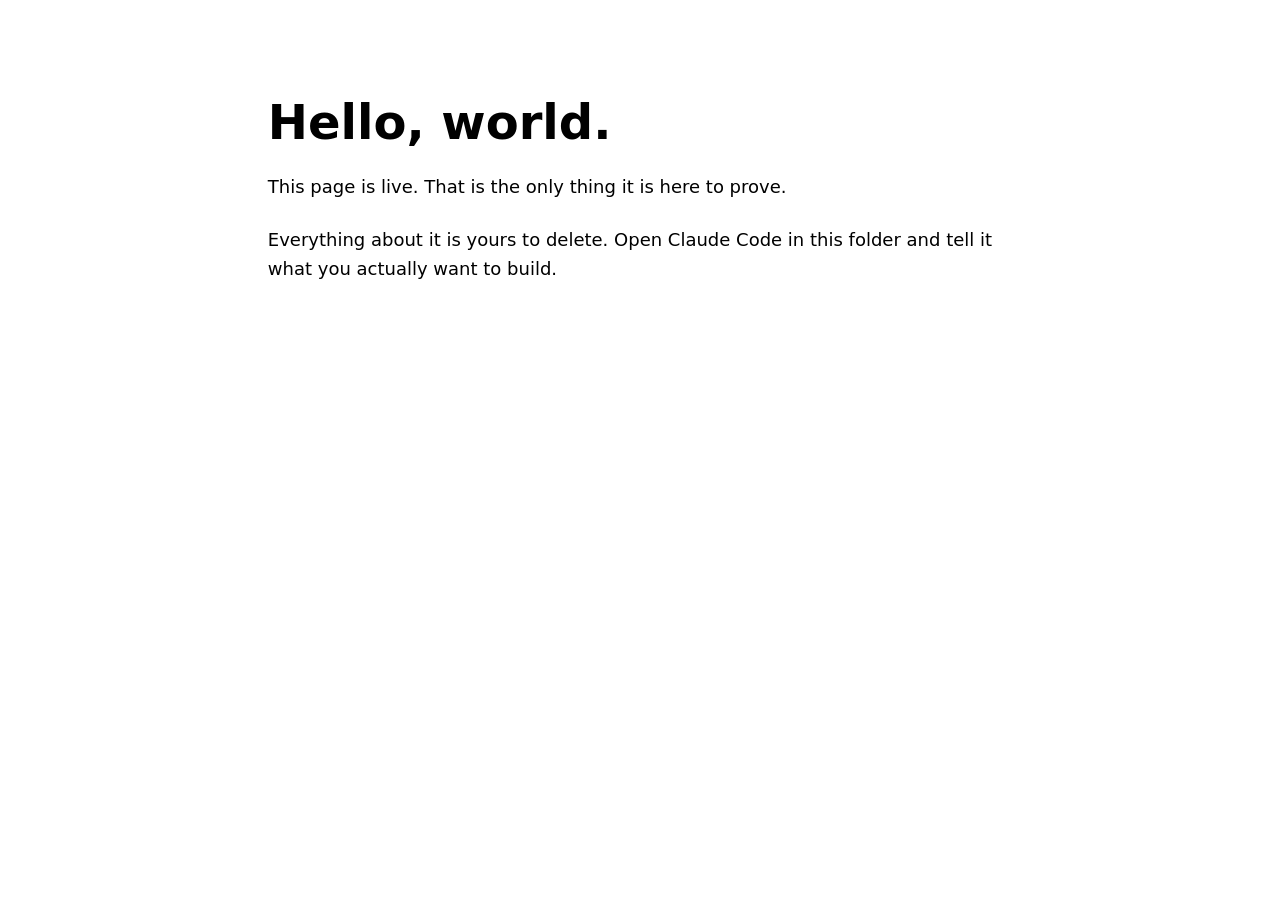
==== index.html @ dd032d28 "Initial commit" ====
<!doctype html>
<html lang="en">
<head>
  <meta charset="utf-8">
  <meta name="viewport" content="width=device-width, initial-scale=1">
  <title>Hello</title>
  <link rel="stylesheet" href="style.css">
</head>
<body>

  <h1>Hello, world.</h1>

  <p>
    This page is live. That is the only thing it is here to prove.
  </p>

  <p>
    Everything about it is yours to delete. Open Claude Code in this folder and
    tell it what you actually want to build.
  </p>

</body>
</html>
---- style.css ----
/* A deliberately small starting point.
   It exists to prove one thing: this file is loading.
   If you can see spacing and a readable line length, the path in index.html works.

   Delete all of it whenever you want. */

:root {
  /* Makes the page follow the reader's light or dark mode setting, for free. */
  color-scheme: light dark;
}

body {
  font-family: system-ui, -apple-system, "Segoe UI", Roboto, sans-serif;

  /* 65ch caps the line at about 65 characters. Long lines are genuinely hard
     to read, and this single rule does more for legibility than anything else
     in this file. */
  max-width: 65ch;

  margin: 0 auto;
  padding: 4rem 1.5rem;
  line-height: 1.6;
  font-size: 1.125rem;
}

h1 {
  font-size: 3rem;
  line-height: 1.1;
  margin-bottom: 1.5rem;
}

p {
  margin-bottom: 1.5rem;
}
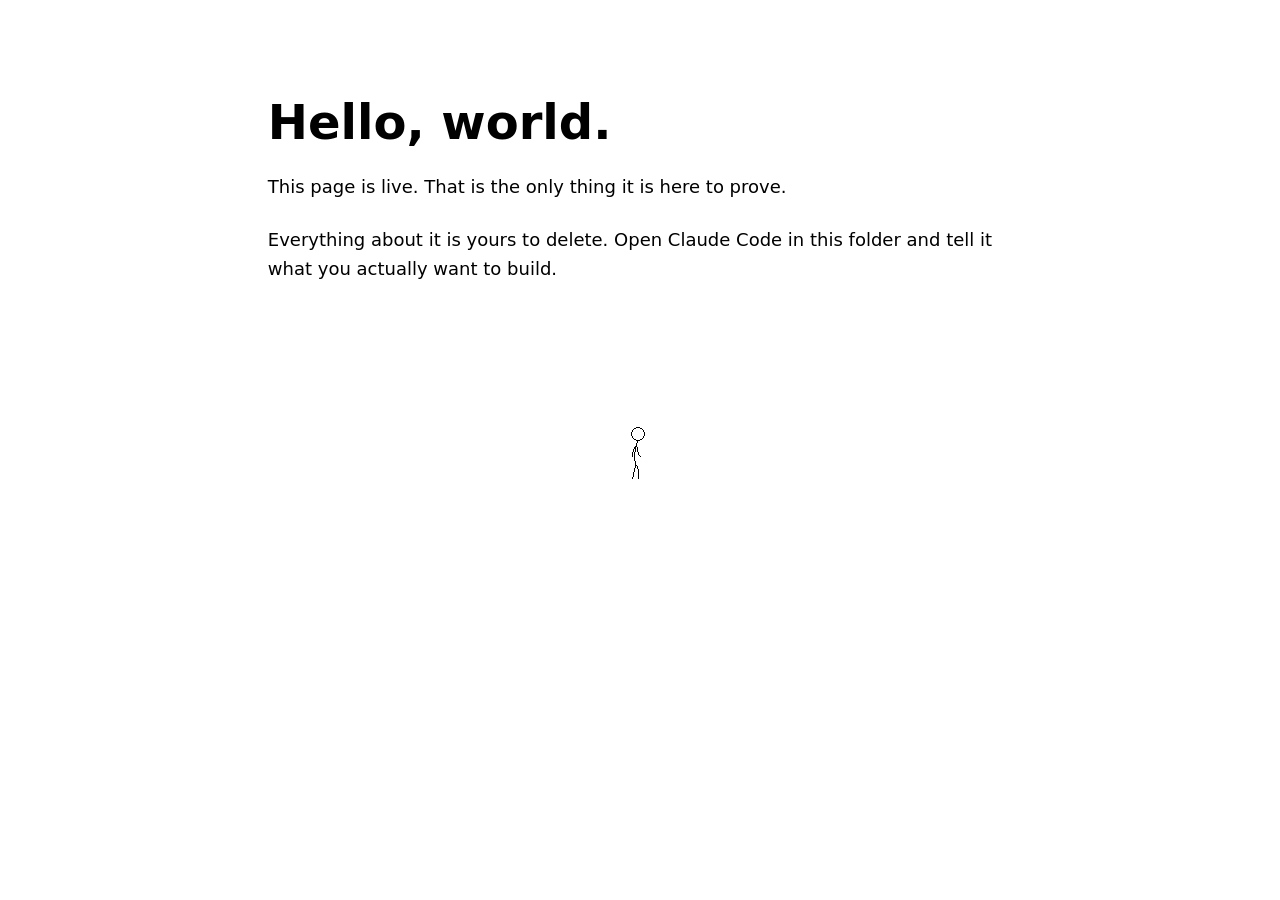
==== commit 5ede6c1c: "Implement the stickman cursor cursor.css and cursor.js per the corrected plan, plus cursor-test.html" ====
--- a/index.html
+++ b/index.html
@@ -5,6 +5,7 @@
   <meta name="viewport" content="width=device-width, initial-scale=1">
   <title>Hello</title>
   <link rel="stylesheet" href="style.css">
+  <link rel="stylesheet" href="cursor.css">
 </head>
 <body>
 
@@ -19,5 +20,7 @@
     tell it what you actually want to build.
   </p>
 
+  <script src="cursor.js" defer></script>
+
 </body>
 </html>
--- a/cursor.css
+++ b/cursor.css
@@ -0,0 +1,63 @@
+/* Stickman custom cursor.
+   Self-contained: deleting this file and cursor.js removes the feature
+   entirely, and style.css never needs to know it existed. */
+
+/* The class is added by cursor.js only after it has successfully
+   initialised, so a script error or a blocked script leaves the normal
+   arrow rather than no cursor at all.
+
+   The descendant selector is not optional. `cursor` does inherit, but UA
+   stylesheets set `cursor: pointer` on a:any-link and `cursor: text` on
+   text inputs and textareas, and a UA rule on the element beats a value
+   inherited from an ancestor. Without this, the native pointer reappears
+   on exactly the links, buttons, and inputs a real page is made of. */
+html.stickman-active,
+html.stickman-active * {
+  cursor: none !important;
+}
+
+#stickman {
+  position: fixed;
+  left: 0;
+  top: 0;
+  width: 64px;
+  height: 64px;
+
+  /* Never hit-tests itself, so elementFromPoint at the hotspot returns
+     the page underneath rather than the cursor. */
+  pointer-events: none;
+
+  z-index: 2147483647;
+  will-change: transform;
+
+  /* cursor.js overwrites these every frame. The values here are only what
+     shows in the instant before the first frame runs. */
+  --stickman-sheet: url("StickmanPack/Idle/Thin.png");
+  --stickman-sheet-size: 384px 64px;
+  --stickman-frame: 0px 0px;
+
+  /* The sheets are one flat opaque shape on transparent pixels, so masking
+     by alpha and filling with a colour lets the figure follow the page's
+     text colour. style.css sets `color-scheme: light dark`, which flips
+     that colour with the OS theme, so a hard-coded black stickman would
+     disappear on a dark background. */
+  background-color: var(--stickman-ink, currentColor);
+
+  -webkit-mask-image: var(--stickman-sheet);
+          mask-image: var(--stickman-sheet);
+  -webkit-mask-size: var(--stickman-sheet-size);
+          mask-size: var(--stickman-sheet-size);
+  -webkit-mask-position: var(--stickman-frame);
+          mask-position: var(--stickman-frame);
+
+  /* The default is `repeat`. No frame offset in this feature currently
+     tiles into the visible 64x64 box, so this fixes nothing today; it is
+     here so that changing a sheet or the display size cannot introduce a
+     second copy of the figure at the edge. */
+  -webkit-mask-repeat: no-repeat;
+          mask-repeat: no-repeat;
+}
+
+/* No prefers-reduced-motion block on purpose. cursor.js bails out before
+   creating #stickman or adding .stickman-active, so a rule targeting
+   either of them could never match. Reduced motion is handled in JS. */
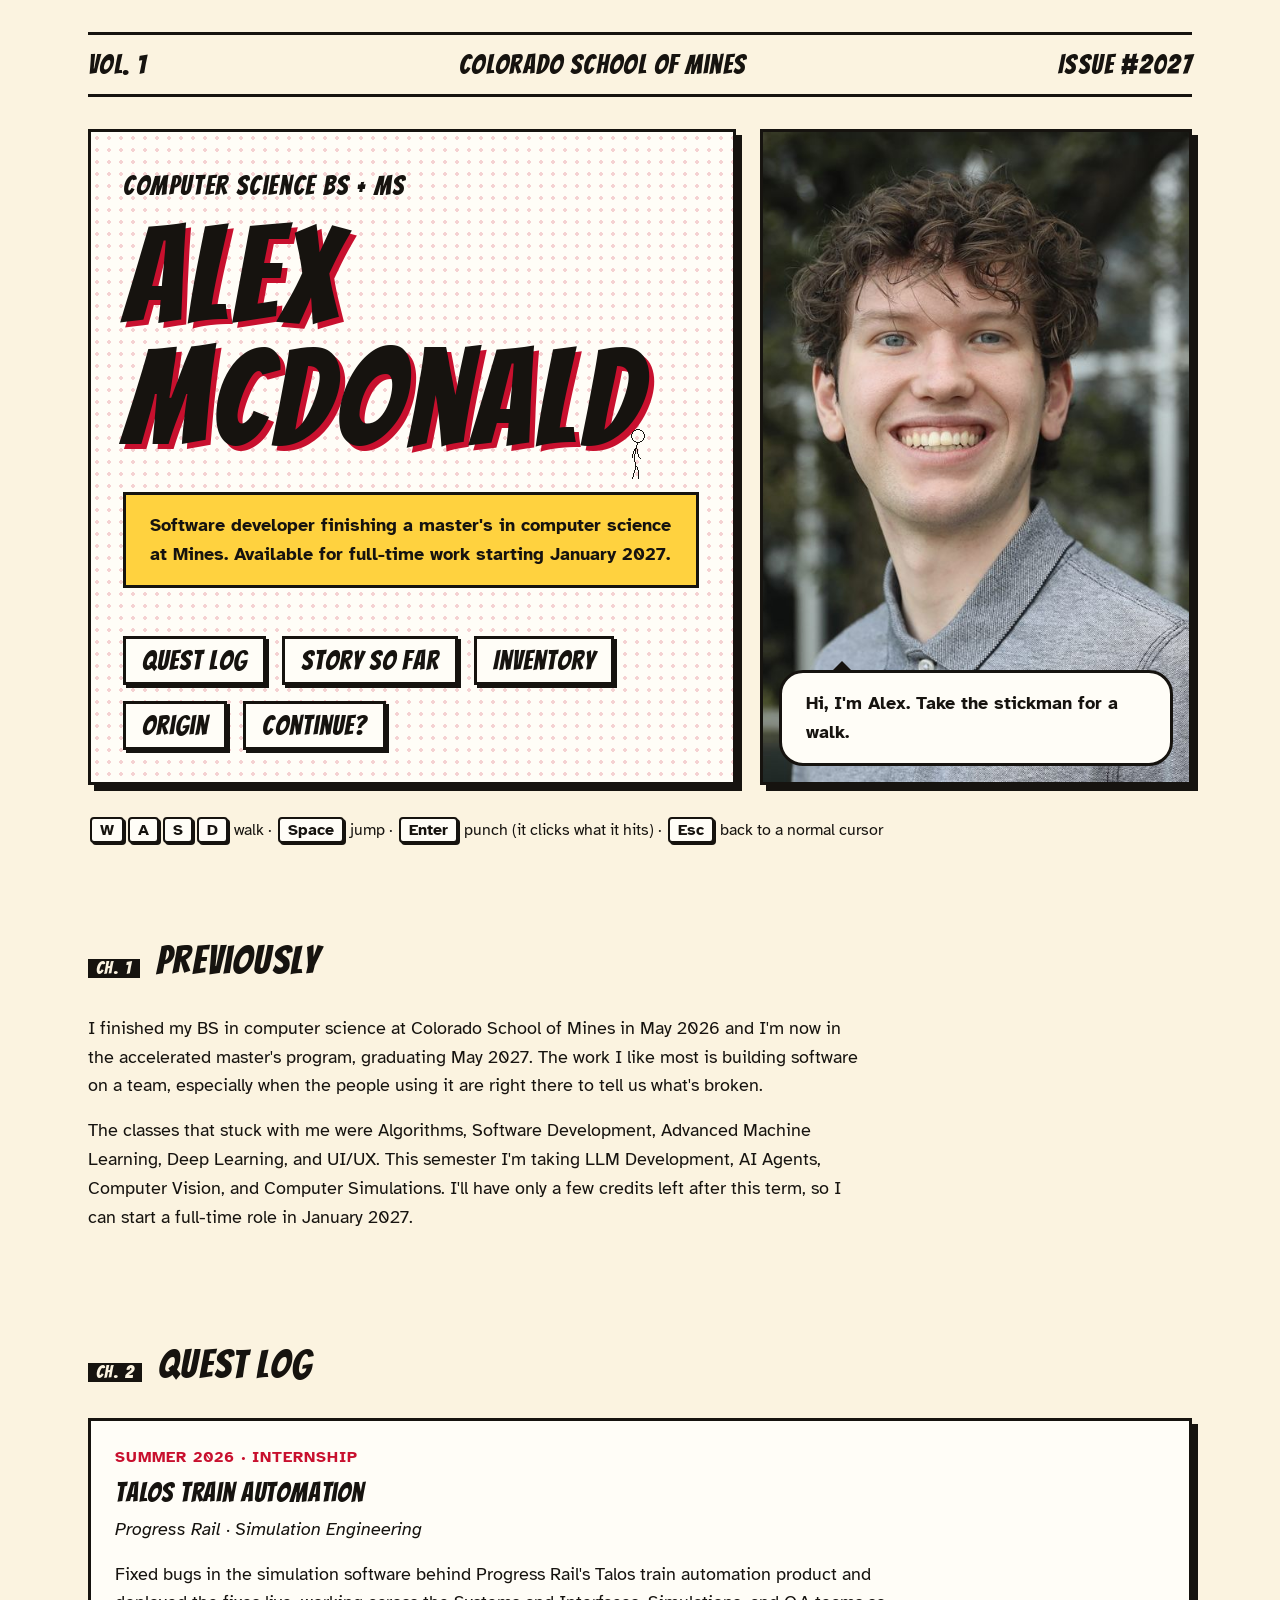
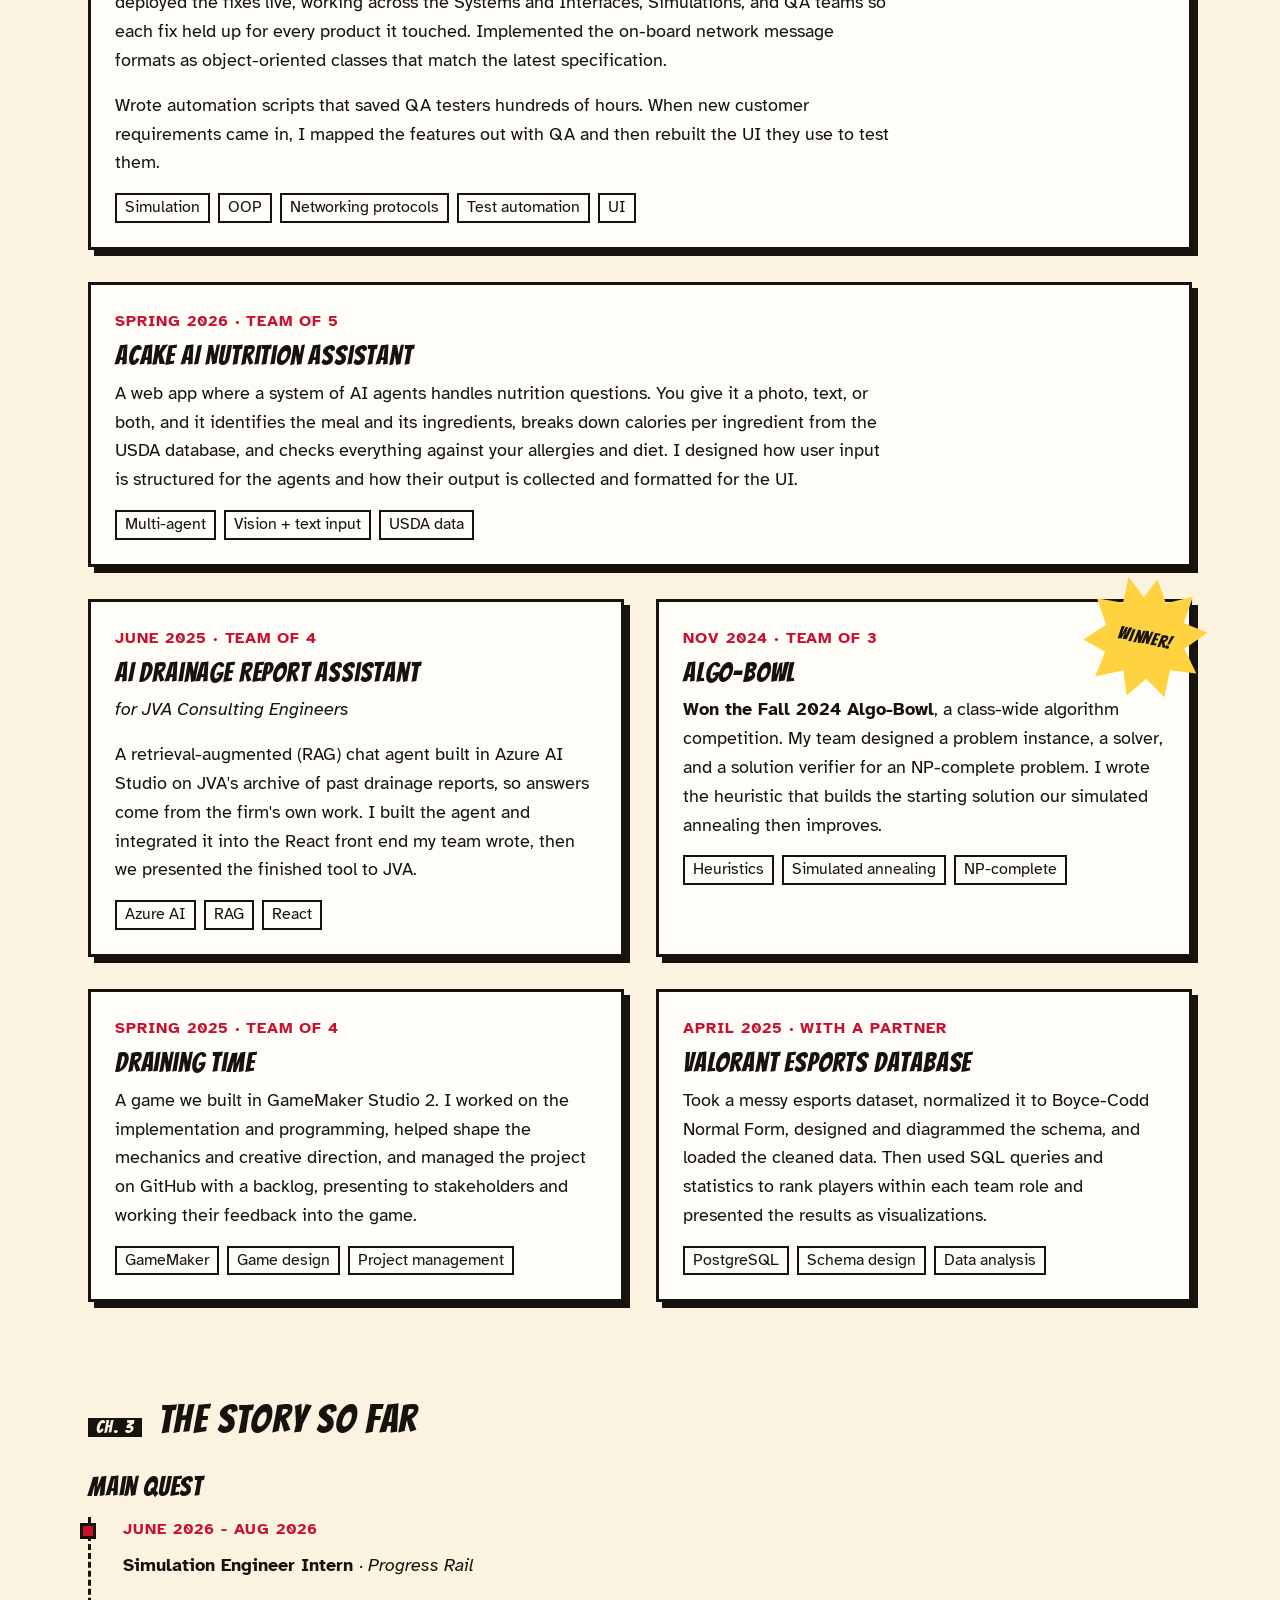
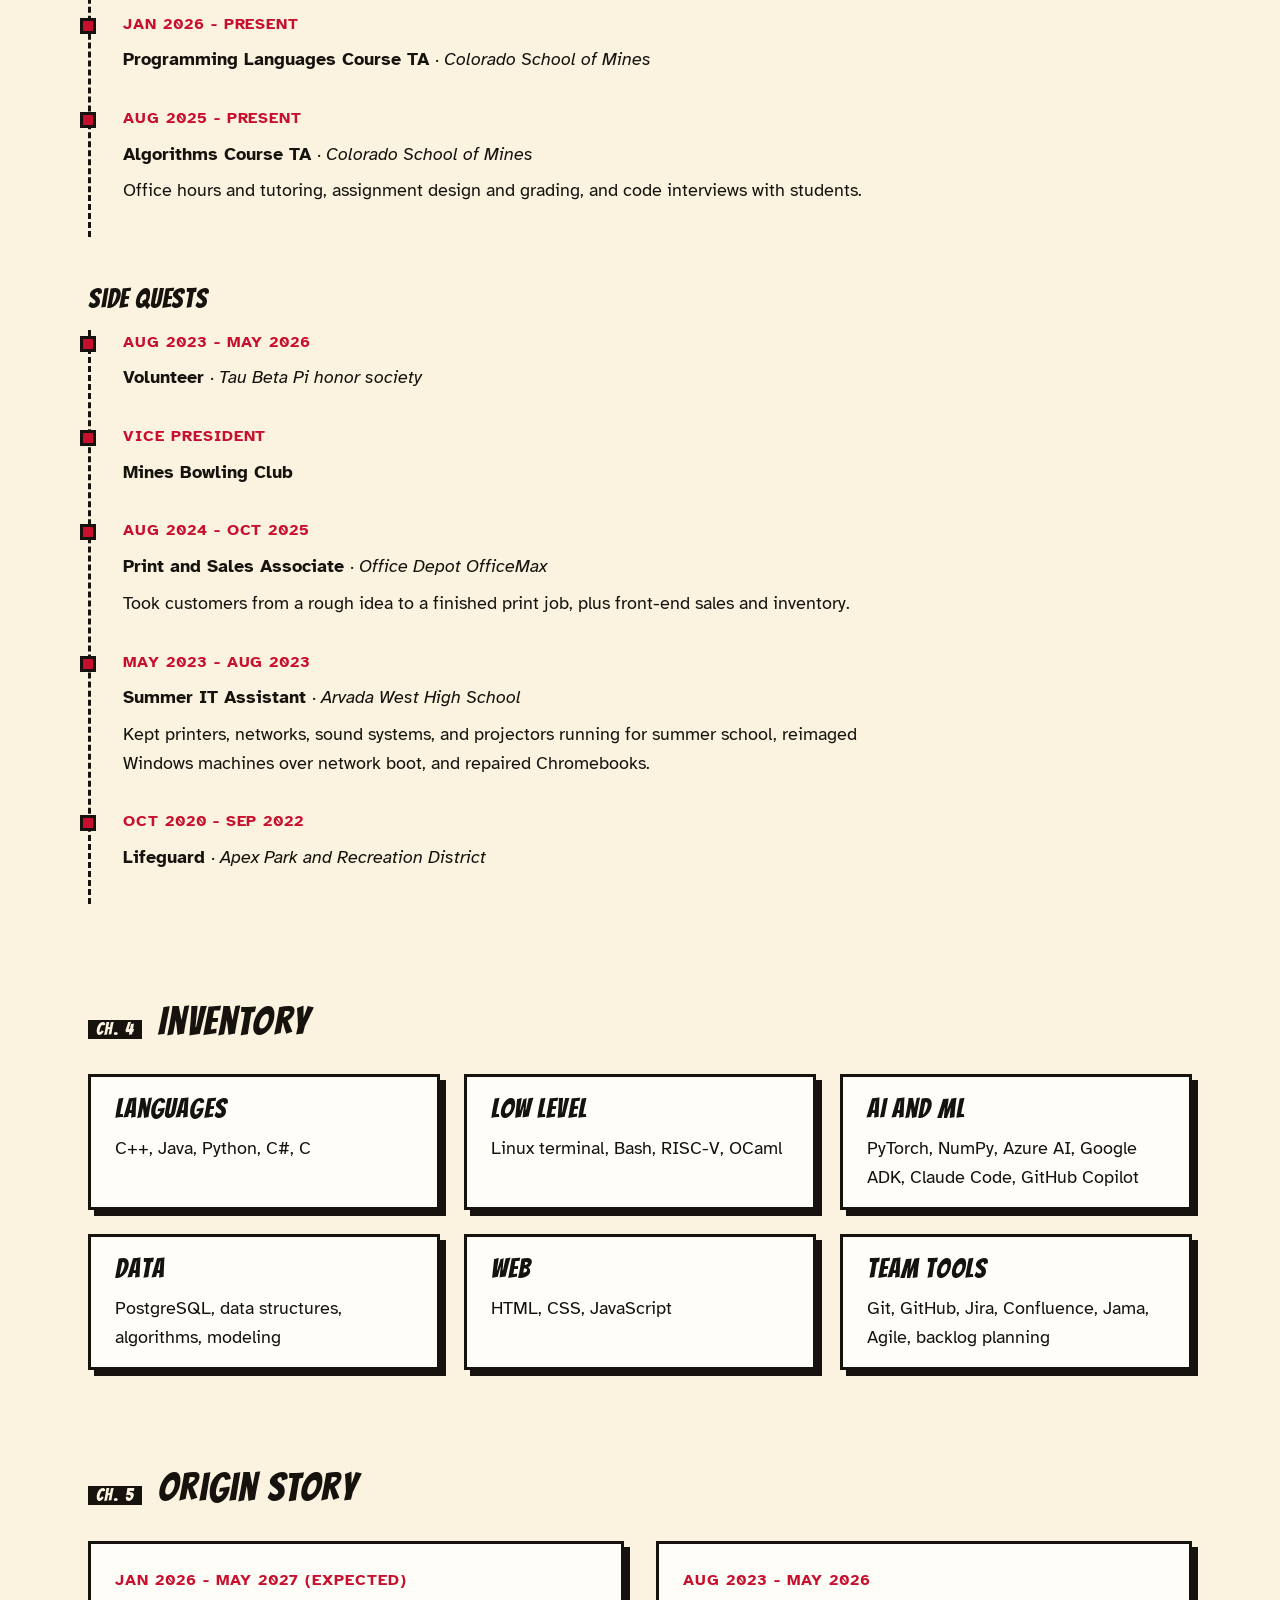
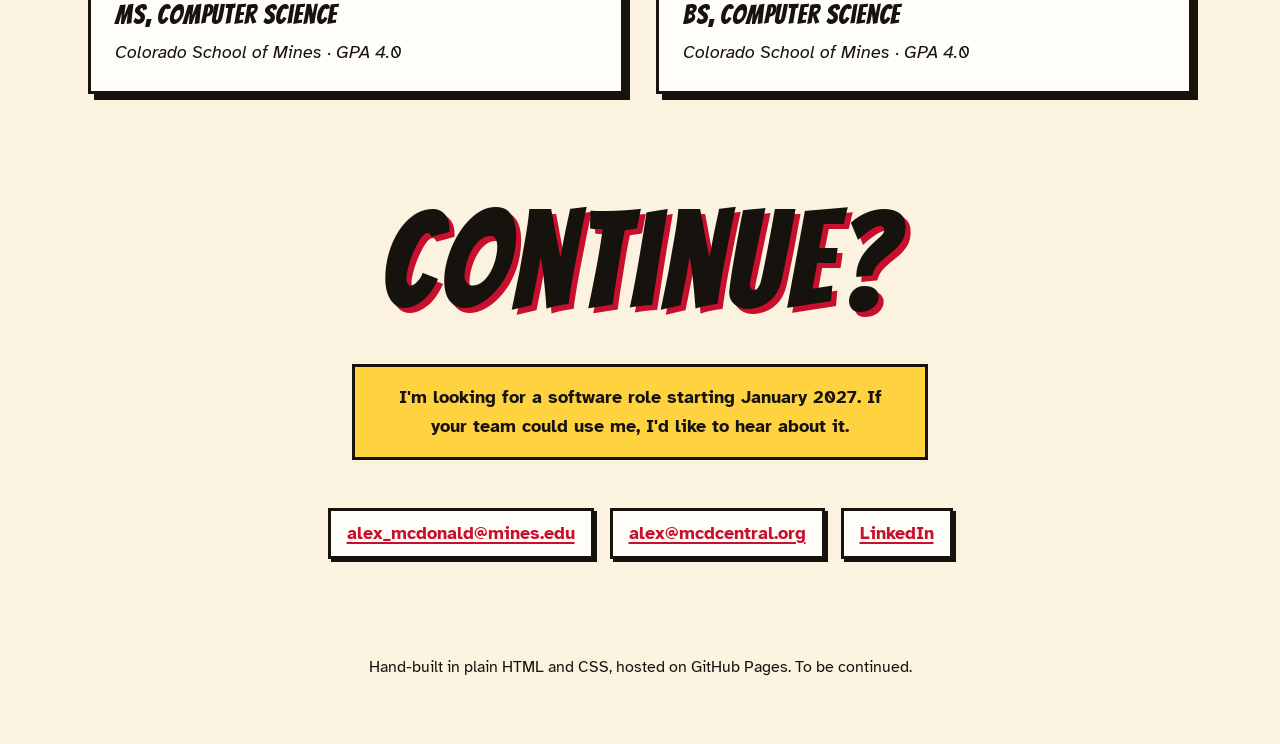
==== commit 380e18e3: "Replace the template with the first content draft Comic-issue layout with game-named chapters: proje" ====
--- a/index.html
+++ b/index.html
@@ -3,22 +3,296 @@
 <head>
   <meta charset="utf-8">
   <meta name="viewport" content="width=device-width, initial-scale=1">
-  <title>Hello</title>
+  <title>Alex McDonald - Computer Science</title>
+  <meta name="description" content="Alex McDonald, computer science BS + MS student at Colorado School of Mines. Projects, experience, and contact.">
+  <link rel="preconnect" href="https://fonts.googleapis.com">
+  <link rel="preconnect" href="https://fonts.gstatic.com" crossorigin>
+  <link rel="stylesheet" href="https://fonts.googleapis.com/css2?family=Atkinson+Hyperlegible:ital,wght@0,400;0,700;1,400&family=Bangers&display=swap">
   <link rel="stylesheet" href="style.css">
   <link rel="stylesheet" href="cursor.css">
 </head>
 <body>
 
-  <h1>Hello, world.</h1>
-
-  <p>
-    This page is live. That is the only thing it is here to prove.
-  </p>
-
-  <p>
-    Everything about it is yours to delete. Open Claude Code in this folder and
-    tell it what you actually want to build.
-  </p>
+  <a class="skip" href="#main">Skip to content</a>
+
+  <header class="cover">
+    <div class="cover-strip">
+      <span>Vol. 1</span>
+      <span>Colorado School of Mines</span>
+      <span>Issue #2027</span>
+    </div>
+
+    <div class="cover-grid">
+      <div class="panel cover-title halftone">
+        <p class="kicker">Computer Science BS + MS</p>
+        <h1>Alex<br>McDonald</h1>
+        <p class="caption">
+          Software developer finishing a master's in computer science at Mines.
+          Available for full-time work starting January 2027.
+        </p>
+        <nav aria-label="Sections">
+          <ul class="toc">
+            <li><a href="#quests">Quest Log</a></li>
+            <li><a href="#story">Story So Far</a></li>
+            <li><a href="#inventory">Inventory</a></li>
+            <li><a href="#origin">Origin</a></li>
+            <li><a href="#contact">Continue?</a></li>
+          </ul>
+        </nav>
+      </div>
+
+      <figure class="panel cover-photo">
+        <img src="img/headshot.jpg" width="600" height="800"
+             alt="Alex McDonald smiling outdoors in a grey polo shirt">
+        <p class="bubble">Hi, I'm Alex.<span class="bubble-walk"> Take the stickman for a walk.</span><span class="off-hint"> Try hitting <kbd>Esc</kbd> to get a fun cursor.</span></p>
+      </figure>
+    </div>
+
+    <p class="controls-hint">
+      <kbd>W</kbd><kbd>A</kbd><kbd>S</kbd><kbd>D</kbd> walk ·
+      <kbd>Space</kbd> jump ·
+      <kbd>Enter</kbd> punch (it clicks what it hits) ·
+      <kbd>Esc</kbd> back to a normal cursor
+    </p>
+  </header>
+
+  <main id="main">
+
+    <section class="chapter" aria-labelledby="about-h">
+      <h2 id="about-h"><span class="chapter-no">Ch. 1</span> Previously</h2>
+      <div class="prose">
+        <p>
+          I finished my BS in computer science at Colorado School of Mines in May 2026
+          and I'm now in the accelerated master's program, graduating May 2027.
+          The work I like most is building software on a team, especially when the
+          people using it are right there to tell us what's broken.
+        </p>
+        <p>
+          The classes that stuck with me were Algorithms, Software Development,
+          Advanced Machine Learning, Deep Learning, and UI/UX. This semester I'm
+          taking LLM Development, AI Agents, Computer Vision, and Computer Simulations.
+          I'll have only a few credits left after this term, so I can start a
+          full-time role in January 2027.
+        </p>
+      </div>
+    </section>
+
+    <section class="chapter" id="quests" aria-labelledby="quests-h">
+      <h2 id="quests-h"><span class="chapter-no">Ch. 2</span> Quest Log</h2>
+
+      <div class="panels">
+
+        <article class="panel wide">
+          <p class="tag">Summer 2026 · Internship</p>
+          <h3>Talos Train Automation</h3>
+          <p class="org">Progress Rail · Simulation Engineering</p>
+          <p>
+            Fixed bugs in the simulation software behind Progress Rail's Talos train
+            automation product and deployed the fixes live, working across the Systems
+            and Interfaces, Simulations, and QA teams so each fix held up for every
+            product it touched. Implemented the on-board network message formats as
+            object-oriented classes that match the latest specification.
+          </p>
+          <p>
+            Wrote automation scripts that saved QA testers hundreds of hours. When new
+            customer requirements came in, I mapped the features out with QA and then
+            rebuilt the UI they use to test them.
+          </p>
+          <ul class="chips" aria-label="Topics">
+            <li>Simulation</li><li>OOP</li><li>Networking protocols</li><li>Test automation</li><li>UI</li>
+          </ul>
+        </article>
+
+        <article class="panel wide">
+          <p class="tag">Spring 2026 · Team of 5</p>
+          <h3>ACAKE AI Nutrition Assistant</h3>
+          <p>
+            A web app where a system of AI agents handles nutrition questions. You give
+            it a photo, text, or both, and it identifies the meal and its ingredients,
+            breaks down calories per ingredient from the USDA database, and checks
+            everything against your allergies and diet. I designed how user input is
+            structured for the agents and how their output is collected and formatted
+            for the UI.
+          </p>
+          <ul class="chips" aria-label="Topics">
+            <li>Multi-agent</li><li>Vision + text input</li><li>USDA data</li>
+          </ul>
+        </article>
+
+        <article class="panel">
+          <p class="tag">June 2025 · Team of 4</p>
+          <h3>AI Drainage Report Assistant</h3>
+          <p class="org">for JVA Consulting Engineers</p>
+          <p>
+            A retrieval-augmented (RAG) chat agent built in Azure AI Studio on JVA's
+            archive of past drainage reports, so answers come from the firm's own work.
+            I built the agent and integrated it into the React front end my team wrote,
+            then we presented the finished tool to JVA.
+          </p>
+          <ul class="chips" aria-label="Topics">
+            <li>Azure AI</li><li>RAG</li><li>React</li>
+          </ul>
+        </article>
+
+        <article class="panel">
+          <span class="burst" aria-hidden="true">Winner!</span>
+          <p class="tag">Nov 2024 · Team of 3</p>
+          <h3>Algo-Bowl</h3>
+          <p>
+            <strong>Won the Fall 2024 Algo-Bowl</strong>, a class-wide algorithm
+            competition. My team designed a problem instance, a solver, and a solution
+            verifier for an NP-complete problem. I wrote the heuristic that builds the
+            starting solution our simulated annealing then improves.
+          </p>
+          <ul class="chips" aria-label="Topics">
+            <li>Heuristics</li><li>Simulated annealing</li><li>NP-complete</li>
+          </ul>
+        </article>
+
+        <article class="panel">
+          <p class="tag">Spring 2025 · Team of 4</p>
+          <h3>Draining Time</h3>
+          <p>
+            A game we built in GameMaker Studio 2. I worked on the implementation and
+            programming, helped shape the mechanics and creative direction, and managed
+            the project on GitHub with a backlog, presenting to stakeholders and working
+            their feedback into the game.
+          </p>
+          <ul class="chips" aria-label="Topics">
+            <li>GameMaker</li><li>Game design</li><li>Project management</li>
+          </ul>
+        </article>
+
+        <article class="panel">
+          <p class="tag">April 2025 · With a partner</p>
+          <h3>Valorant Esports Database</h3>
+          <p>
+            Took a messy esports dataset, normalized it to Boyce-Codd Normal Form,
+            designed and diagrammed the schema, and loaded the cleaned data. Then used
+            SQL queries and statistics to rank players within each team role and
+            presented the results as visualizations.
+          </p>
+          <ul class="chips" aria-label="Topics">
+            <li>PostgreSQL</li><li>Schema design</li><li>Data analysis</li>
+          </ul>
+        </article>
+
+      </div>
+    </section>
+
+    <section class="chapter" id="story" aria-labelledby="story-h">
+      <h2 id="story-h"><span class="chapter-no">Ch. 3</span> The Story So Far</h2>
+
+      <h3 class="subhead">Main quest</h3>
+      <ol class="timeline">
+        <li>
+          <p class="when">June 2026 - Aug 2026</p>
+          <p class="role">Simulation Engineer Intern <span>Progress Rail</span></p>
+        </li>
+        <li>
+          <p class="when">Jan 2026 - Present</p>
+          <p class="role">Programming Languages Course TA <span>Colorado School of Mines</span></p>
+        </li>
+        <li>
+          <p class="when">Aug 2025 - Present</p>
+          <p class="role">Algorithms Course TA <span>Colorado School of Mines</span></p>
+          <p>Office hours and tutoring, assignment design and grading, and code interviews with students.</p>
+        </li>
+      </ol>
+
+      <h3 class="subhead">Side quests</h3>
+      <ol class="timeline">
+        <li>
+          <p class="when">Aug 2023 - May 2026</p>
+          <p class="role">Volunteer <span>Tau Beta Pi honor society</span></p>
+        </li>
+        <li>
+          <p class="when">Vice President</p>
+          <p class="role">Mines Bowling Club</p>
+        </li>
+        <li>
+          <p class="when">Aug 2024 - Oct 2025</p>
+          <p class="role">Print and Sales Associate <span>Office Depot OfficeMax</span></p>
+          <p>Took customers from a rough idea to a finished print job, plus front-end sales and inventory.</p>
+        </li>
+        <li>
+          <p class="when">May 2023 - Aug 2023</p>
+          <p class="role">Summer IT Assistant <span>Arvada West High School</span></p>
+          <p>Kept printers, networks, sound systems, and projectors running for summer school, reimaged Windows machines over network boot, and repaired Chromebooks.</p>
+        </li>
+        <li>
+          <p class="when">Oct 2020 - Sep 2022</p>
+          <p class="role">Lifeguard <span>Apex Park and Recreation District</span></p>
+        </li>
+      </ol>
+    </section>
+
+    <section class="chapter" id="inventory" aria-labelledby="inventory-h">
+      <h2 id="inventory-h"><span class="chapter-no">Ch. 4</span> Inventory</h2>
+
+      <dl class="inventory">
+        <div class="slot">
+          <dt>Languages</dt>
+          <dd>C++, Java, Python, C#, C</dd>
+        </div>
+        <div class="slot">
+          <dt>Low level</dt>
+          <dd>Linux terminal, Bash, RISC-V, OCaml</dd>
+        </div>
+        <div class="slot">
+          <dt>AI and ML</dt>
+          <dd>PyTorch, NumPy, Azure AI, Google ADK, Claude Code, GitHub Copilot</dd>
+        </div>
+        <div class="slot">
+          <dt>Data</dt>
+          <dd>PostgreSQL, data structures, algorithms, modeling</dd>
+        </div>
+        <div class="slot">
+          <dt>Web</dt>
+          <dd>HTML, CSS, JavaScript</dd>
+        </div>
+        <div class="slot">
+          <dt>Team tools</dt>
+          <dd>Git, GitHub, Jira, Confluence, Jama, Agile, backlog planning</dd>
+        </div>
+      </dl>
+    </section>
+
+    <section class="chapter" id="origin" aria-labelledby="origin-h">
+      <h2 id="origin-h"><span class="chapter-no">Ch. 5</span> Origin Story</h2>
+
+      <div class="panels two">
+        <div class="panel">
+          <p class="tag">Jan 2026 - May 2027 (expected)</p>
+          <h3>MS, Computer Science</h3>
+          <p class="org">Colorado School of Mines · GPA 4.0</p>
+        </div>
+        <div class="panel">
+          <p class="tag">Aug 2023 - May 2026</p>
+          <h3>BS, Computer Science</h3>
+          <p class="org">Colorado School of Mines · GPA 4.0</p>
+        </div>
+      </div>
+    </section>
+
+    <section class="chapter finale" id="contact" aria-labelledby="contact-h">
+      <h2 id="contact-h">Continue?</h2>
+      <p class="caption">
+        I'm looking for a software role starting January 2027. If your team
+        could use me, I'd like to hear about it.
+      </p>
+      <ul class="contact">
+        <li><a href="mailto:alex_mcdonald@mines.edu">alex_mcdonald@mines.edu</a></li>
+        <li><a href="mailto:alex@mcdcentral.org">alex@mcdcentral.org</a></li>
+        <li><a href="https://www.linkedin.com/in/alex-mcdonald-cs/">LinkedIn</a></li>
+      </ul>
+    </section>
+
+  </main>
+
+  <footer class="colophon">
+    <p>Hand-built in plain HTML and CSS, hosted on GitHub Pages. To be continued.</p>
+  </footer>
 
   <script src="cursor.js" defer></script>
 
--- a/style.css
+++ b/style.css
@@ -1,34 +1,547 @@
-/* A deliberately small starting point.
-   It exists to prove one thing: this file is loading.
-   If you can see spacing and a readable line length, the path in index.html works.
-
-   Delete all of it whenever you want. */
+/* Comic-book issue with game-flavored chapter names.
+   Two typefaces: Bangers (display) and Atkinson Hyperlegible (body).
+   Palette: paper, ink, one red accent, plus caption yellow for narration boxes.
+   Spacing only from 8/16/24/32/48/64/96px. */
 
 :root {
-  /* Makes the page follow the reader's light or dark mode setting, for free. */
   color-scheme: light dark;
+
+  --paper: #fbf3e0;
+  --panel: #fffdf7;
+  --ink: #16130f;
+  --accent: #c8102e;
+  --caption: #ffd23f;
+  --caption-ink: #16130f;
+  --dot: rgb(200 16 46 / 0.18);
+
+  --display: "Bangers", "Impact", sans-serif;
+  --body: "Atkinson Hyperlegible", system-ui, "Segoe UI", sans-serif;
+
+  /* Type scale, ratio 1.5 from an 18px base. */
+  --fs-sm: 1rem;
+  --fs-base: 1.125rem;
+  --fs-h3: 1.6875rem;
+  --fs-h2: 2.53rem;
+  --fs-h1: clamp(3.8rem, 13vw, 8.5rem);
+
+  --stroke: 3px solid var(--ink);
+  --drop: 6px 6px 0 var(--ink);
+}
+
+@media (prefers-color-scheme: dark) {
+  :root {
+    --paper: #15131a;
+    --panel: #201d27;
+    --ink: #f4ecd8;
+    --accent: #ff7a6b;
+    --dot: rgb(255 122 107 / 0.16);
+  }
+}
+
+*,
+*::before,
+*::after {
+  box-sizing: border-box;
 }
 
 body {
-  font-family: system-ui, -apple-system, "Segoe UI", Roboto, sans-serif;
-
-  /* 65ch caps the line at about 65 characters. Long lines are genuinely hard
-     to read, and this single rule does more for legibility than anything else
-     in this file. */
+  margin: 0;
+  background: var(--paper);
+  color: var(--ink);
+  font-family: var(--body);
+  font-size: var(--fs-base);
+  line-height: 1.6;
+
+  /* The stickman is tinted from this, so it always matches the ink. */
+  --stickman-ink: var(--ink);
+}
+
+img {
+  display: block;
+  max-width: 100%;
+  height: auto;
+}
+
+a {
+  color: var(--accent);
+  text-underline-offset: 3px;
+  text-decoration-thickness: 2px;
+}
+
+a:hover {
+  text-decoration-thickness: 4px;
+}
+
+:focus-visible {
+  outline: 3px solid var(--accent);
+  outline-offset: 3px;
+}
+
+h1, h2, h3 {
+  font-family: var(--display);
+  font-weight: 400;
+  letter-spacing: 0.03em;
+  line-height: 1.05;
+  margin: 0;
+}
+
+p {
+  margin: 0 0 16px;
+}
+
+.skip {
+  position: absolute;
+  left: 16px;
+  top: -64px;
+  padding: 8px 16px;
+  background: var(--caption);
+  color: var(--caption-ink);
+  border: var(--stroke);
+  z-index: 10;
+}
+
+.skip:focus {
+  top: 16px;
+}
+
+/* ---------- Page frame ---------- */
+
+.cover,
+main,
+.colophon {
+  max-width: 72rem;
+  margin: 0 auto;
+  padding: 0 24px;
+}
+
+/* ---------- Shared comic pieces ---------- */
+
+.panel {
+  position: relative;
+  background: var(--panel);
+  border: var(--stroke);
+  box-shadow: var(--drop);
+  padding: 24px;
+}
+
+.panel > :last-child {
+  margin-bottom: 0;
+}
+
+.halftone {
+  background-image: radial-gradient(var(--dot) 1.6px, transparent 1.8px);
+  background-size: 12px 12px;
+}
+
+/* Narration box: always yellow with dark text, in both themes. */
+.caption {
+  display: inline-block;
+  max-width: 48ch;
+  background: var(--caption);
+  color: var(--caption-ink);
+  border: var(--stroke);
+  padding: 16px 24px;
+  font-weight: 700;
+}
+
+.tag {
+  font-size: var(--fs-sm);
+  font-weight: 700;
+  text-transform: uppercase;
+  letter-spacing: 0.06em;
+  color: var(--accent);
+  margin-bottom: 8px;
+}
+
+.org {
+  font-style: italic;
+}
+
+/* ---------- Cover ---------- */
+
+.cover {
+  padding-top: 32px;
+}
+
+.cover-strip {
+  display: flex;
+  flex-wrap: wrap;
+  justify-content: space-between;
+  gap: 8px 24px;
+  border-block: var(--stroke);
+  padding: 8px 0;
+  margin-bottom: 32px;
+  font-family: var(--display);
+  font-size: var(--fs-h3);
+  letter-spacing: 0.05em;
+}
+
+.cover-grid {
+  display: grid;
+  gap: 24px;
+}
+
+@media (min-width: 52rem) {
+  .cover-grid {
+    grid-template-columns: 3fr 2fr;
+  }
+}
+
+.cover-title {
+  padding: 32px;
+}
+
+.kicker {
+  font-family: var(--display);
+  font-size: var(--fs-h3);
+  letter-spacing: 0.06em;
+  margin-bottom: 8px;
+}
+
+h1 {
+  font-size: var(--fs-h1);
+  line-height: 0.9;
+  margin-bottom: 32px;
+  text-shadow: 5px 5px 0 var(--accent);
+}
+
+.toc {
+  list-style: none;
+  padding: 0;
+  margin: 32px 0 0;
+  display: flex;
+  flex-wrap: wrap;
+  gap: 16px;
+}
+
+.toc a {
+  display: inline-block;
+  padding: 8px 16px;
+  background: var(--panel);
+  color: var(--ink);
+  border: var(--stroke);
+  box-shadow: 3px 3px 0 var(--ink);
+  font-family: var(--display);
+  font-size: var(--fs-h3);
+  letter-spacing: 0.04em;
+  line-height: 1;
+  text-decoration: none;
+}
+
+.toc a:hover {
+  background: var(--caption);
+  color: var(--caption-ink);
+}
+
+.cover-photo {
+  margin: 0;
+  padding: 0;
+  overflow: visible;
+}
+
+.cover-photo img {
+  width: 100%;
+  height: 100%;
+  object-fit: cover;
+  object-position: 50% 30%;
+}
+
+.bubble {
+  position: absolute;
+  left: 16px;
+  right: 16px;
+  bottom: 16px;
+  margin: 0;
+  background: var(--panel);
+  border: var(--stroke);
+  border-radius: 24px;
+  padding: 16px 24px;
+  font-weight: 700;
+}
+
+/* Tail of the speech bubble, pointing up at the face. */
+.bubble::before {
+  content: "";
+  position: absolute;
+  top: -24px;
+  left: 48px;
+  border: 12px solid transparent;
+  border-bottom-color: var(--ink);
+}
+
+.controls-hint {
+  display: none;
+  margin: 32px 0 0;
+  font-size: var(--fs-sm);
+}
+
+/* cursor.js adds this class only while the stickman is running. */
+html.stickman-active .controls-hint {
+  display: block;
+}
+
+.bubble-walk {
+  display: none;
+}
+
+html.stickman-active .bubble-walk {
+  display: inline;
+}
+
+.off-hint {
+  display: none;
+}
+
+/* Same conditions cursor.js checks before it starts. Outside them Escape
+   does nothing, so the hint would be a false promise. */
+@media (pointer: fine) and (prefers-reduced-motion: no-preference) {
+  html:not(.stickman-active) .off-hint {
+    display: inline;
+  }
+}
+
+kbd {
+  display: inline-block;
+  font-family: var(--body);
+  font-weight: 700;
+  font-size: var(--fs-sm);
+  line-height: 1.4;
+  padding: 0 8px;
+  margin: 0 2px;
+  background: var(--panel);
+  border: 2px solid var(--ink);
+  border-radius: 4px;
+  box-shadow: 2px 2px 0 var(--ink);
+}
+
+/* ---------- Chapters ---------- */
+
+.chapter {
+  padding-top: 96px;
+}
+
+h2 {
+  font-size: var(--fs-h2);
+  margin-bottom: 32px;
+  display: flex;
+  flex-wrap: wrap;
+  align-items: baseline;
+  gap: 8px 16px;
+}
+
+.chapter-no {
+  font-size: var(--fs-base);
+  letter-spacing: 0.08em;
+  color: var(--paper);
+  background: var(--ink);
+  padding: 0 8px;
+}
+
+h3 {
+  font-size: var(--fs-h3);
+  margin-bottom: 8px;
+}
+
+.prose {
   max-width: 65ch;
-
-  margin: 0 auto;
-  padding: 4rem 1.5rem;
-  line-height: 1.6;
-  font-size: 1.125rem;
-}
-
-h1 {
-  font-size: 3rem;
-  line-height: 1.1;
-  margin-bottom: 1.5rem;
-}
-
-p {
-  margin-bottom: 1.5rem;
-}
+}
+
+/* ---------- Quest log panels ---------- */
+
+.panels {
+  display: grid;
+  gap: 32px;
+  grid-template-columns: repeat(auto-fit, minmax(min(100%, 24rem), 1fr));
+}
+
+.panels .wide {
+  grid-column: 1 / -1;
+}
+
+.panels .wide p {
+  max-width: 65ch;
+}
+
+.chips {
+  list-style: none;
+  padding: 0;
+  margin: 16px 0 0;
+  display: flex;
+  flex-wrap: wrap;
+  gap: 8px;
+}
+
+.chips li {
+  font-size: var(--fs-sm);
+  border: 2px solid var(--ink);
+  padding: 0 8px;
+}
+
+/* Algo-Bowl win. The only starburst on the page. */
+.burst {
+  position: absolute;
+  top: -24px;
+  right: -16px;
+  width: 120px;
+  height: 120px;
+  display: grid;
+  place-items: center;
+  background: var(--caption);
+  color: var(--caption-ink);
+  font-family: var(--display);
+  font-size: var(--fs-base);
+  letter-spacing: 0.04em;
+  transform: rotate(12deg);
+  clip-path: polygon(
+    50% 0%, 61% 18%, 82% 8%, 79% 31%, 100% 35%, 84% 52%, 98% 70%,
+    76% 72%, 76% 95%, 58% 83%, 45% 100%, 38% 80%, 16% 90%, 20% 68%,
+    0% 62%, 16% 46%, 4% 26%, 26% 25%, 26% 3%, 42% 17%
+  );
+}
+
+/* ---------- Timeline ---------- */
+
+.subhead {
+  margin: 48px 0 16px;
+}
+
+.subhead:first-of-type {
+  margin-top: 0;
+}
+
+.timeline {
+  list-style: none;
+  margin: 0;
+  padding: 0 0 0 32px;
+  border-left: 3px dashed var(--ink);
+  max-width: 65ch;
+}
+
+.timeline li {
+  position: relative;
+  padding-bottom: 24px;
+}
+
+.timeline li::before {
+  content: "";
+  position: absolute;
+  left: -43px;
+  top: 6px;
+  width: 16px;
+  height: 16px;
+  background: var(--accent);
+  border: 3px solid var(--ink);
+}
+
+.timeline p {
+  margin-bottom: 8px;
+}
+
+.when {
+  font-size: var(--fs-sm);
+  font-weight: 700;
+  text-transform: uppercase;
+  letter-spacing: 0.06em;
+  color: var(--accent);
+  margin-bottom: 0;
+}
+
+.role {
+  font-weight: 700;
+}
+
+.role span {
+  font-weight: 400;
+  font-style: italic;
+}
+
+.role span::before {
+  content: " · ";
+  font-style: normal;
+}
+
+/* ---------- Inventory ---------- */
+
+.inventory {
+  display: grid;
+  gap: 24px;
+  grid-template-columns: repeat(auto-fit, minmax(min(100%, 19rem), 1fr));
+  margin: 0;
+}
+
+.slot {
+  border: var(--stroke);
+  box-shadow: var(--drop);
+  background: var(--panel);
+  padding: 16px 24px;
+}
+
+.slot dt {
+  font-family: var(--display);
+  font-size: var(--fs-h3);
+  letter-spacing: 0.04em;
+  line-height: 1.2;
+  margin-bottom: 8px;
+}
+
+.slot dd {
+  margin: 0;
+}
+
+/* ---------- Contact ---------- */
+
+.finale {
+  text-align: center;
+}
+
+.finale h2 {
+  justify-content: center;
+  font-size: var(--fs-h1);
+  text-shadow: 5px 5px 0 var(--accent);
+}
+
+.contact {
+  list-style: none;
+  padding: 0;
+  margin: 32px 0 0;
+  display: flex;
+  flex-wrap: wrap;
+  justify-content: center;
+  gap: 16px;
+}
+
+.contact a {
+  display: inline-block;
+  padding: 8px 16px;
+  border: var(--stroke);
+  box-shadow: 3px 3px 0 var(--ink);
+  background: var(--panel);
+  font-weight: 700;
+  overflow-wrap: anywhere;
+}
+
+.colophon {
+  padding-top: 96px;
+  padding-bottom: 48px;
+  text-align: center;
+  font-size: var(--fs-sm);
+}
+
+/* ---------- Small screens ---------- */
+
+@media (max-width: 30rem) {
+  .panel,
+  .cover-title {
+    padding: 16px;
+  }
+
+  .chapter {
+    padding-top: 64px;
+  }
+
+  .burst {
+    right: -8px;
+    width: 88px;
+    height: 88px;
+  }
+}
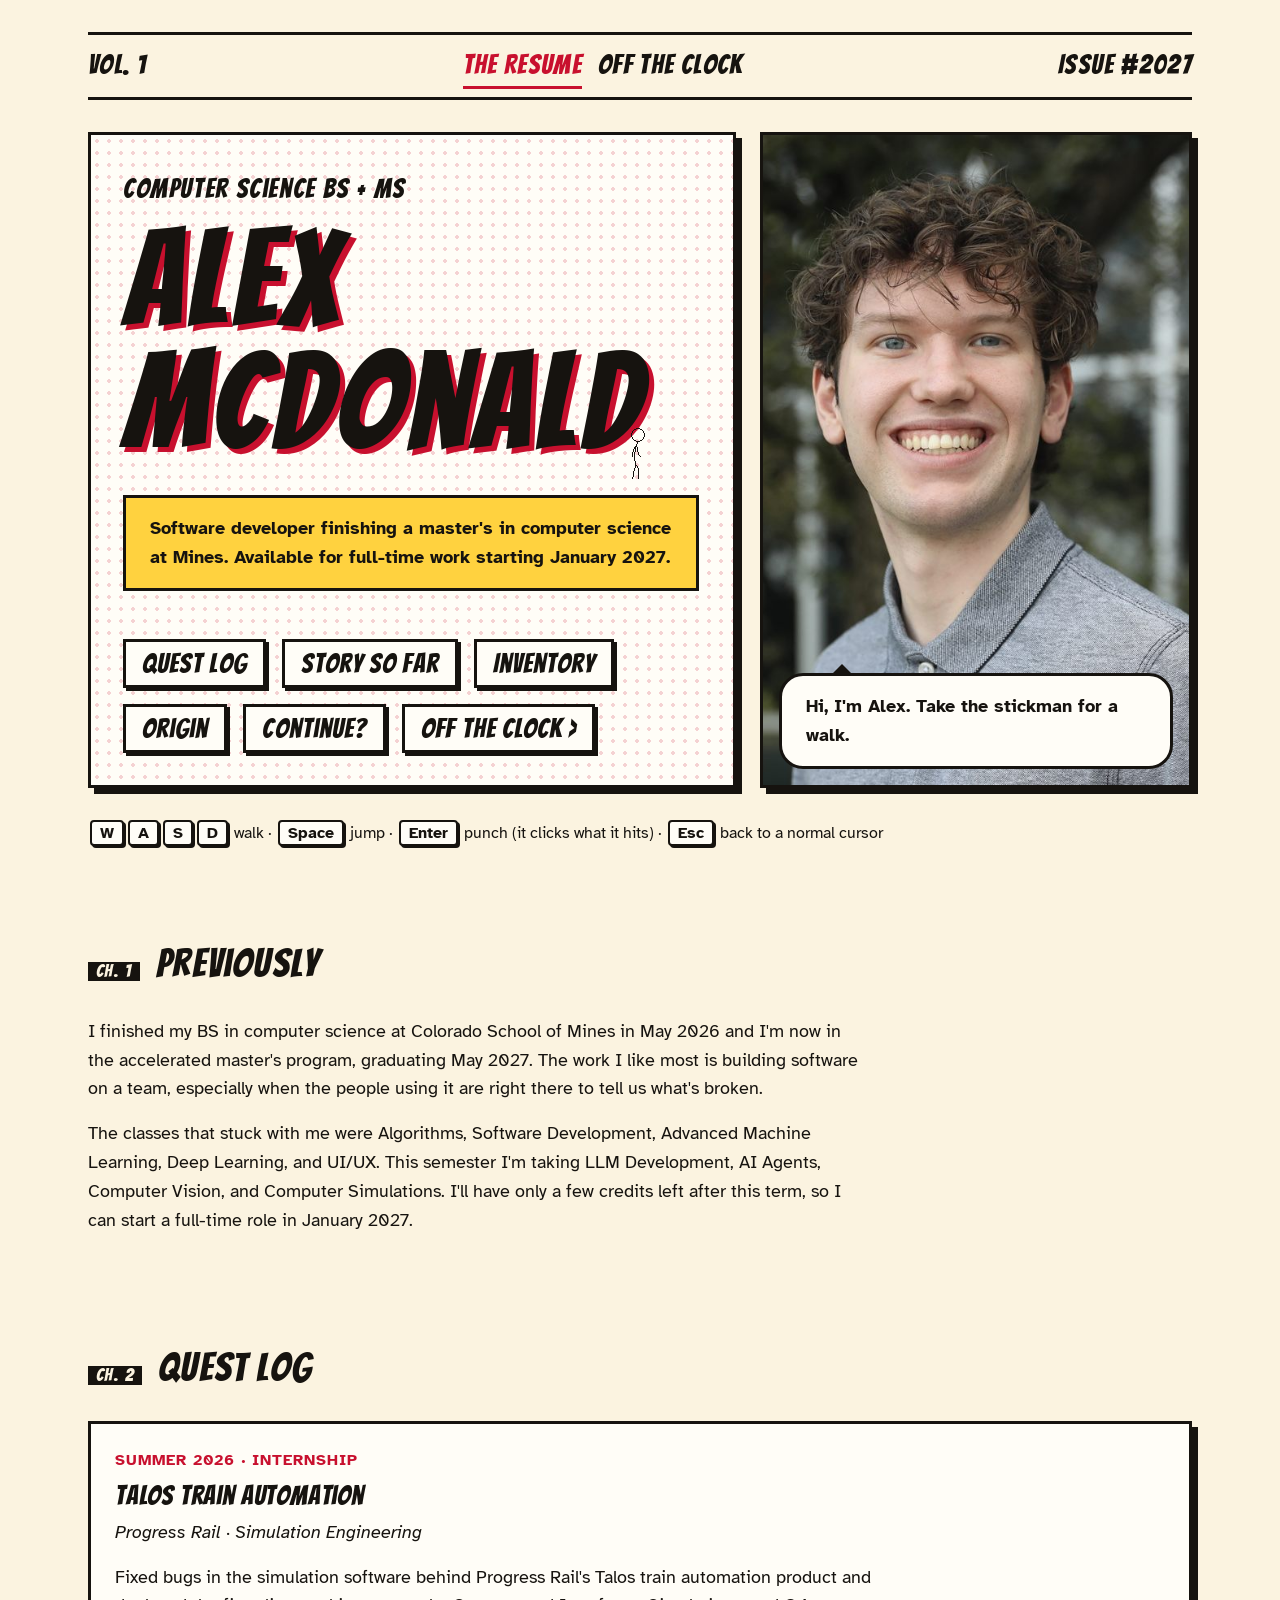
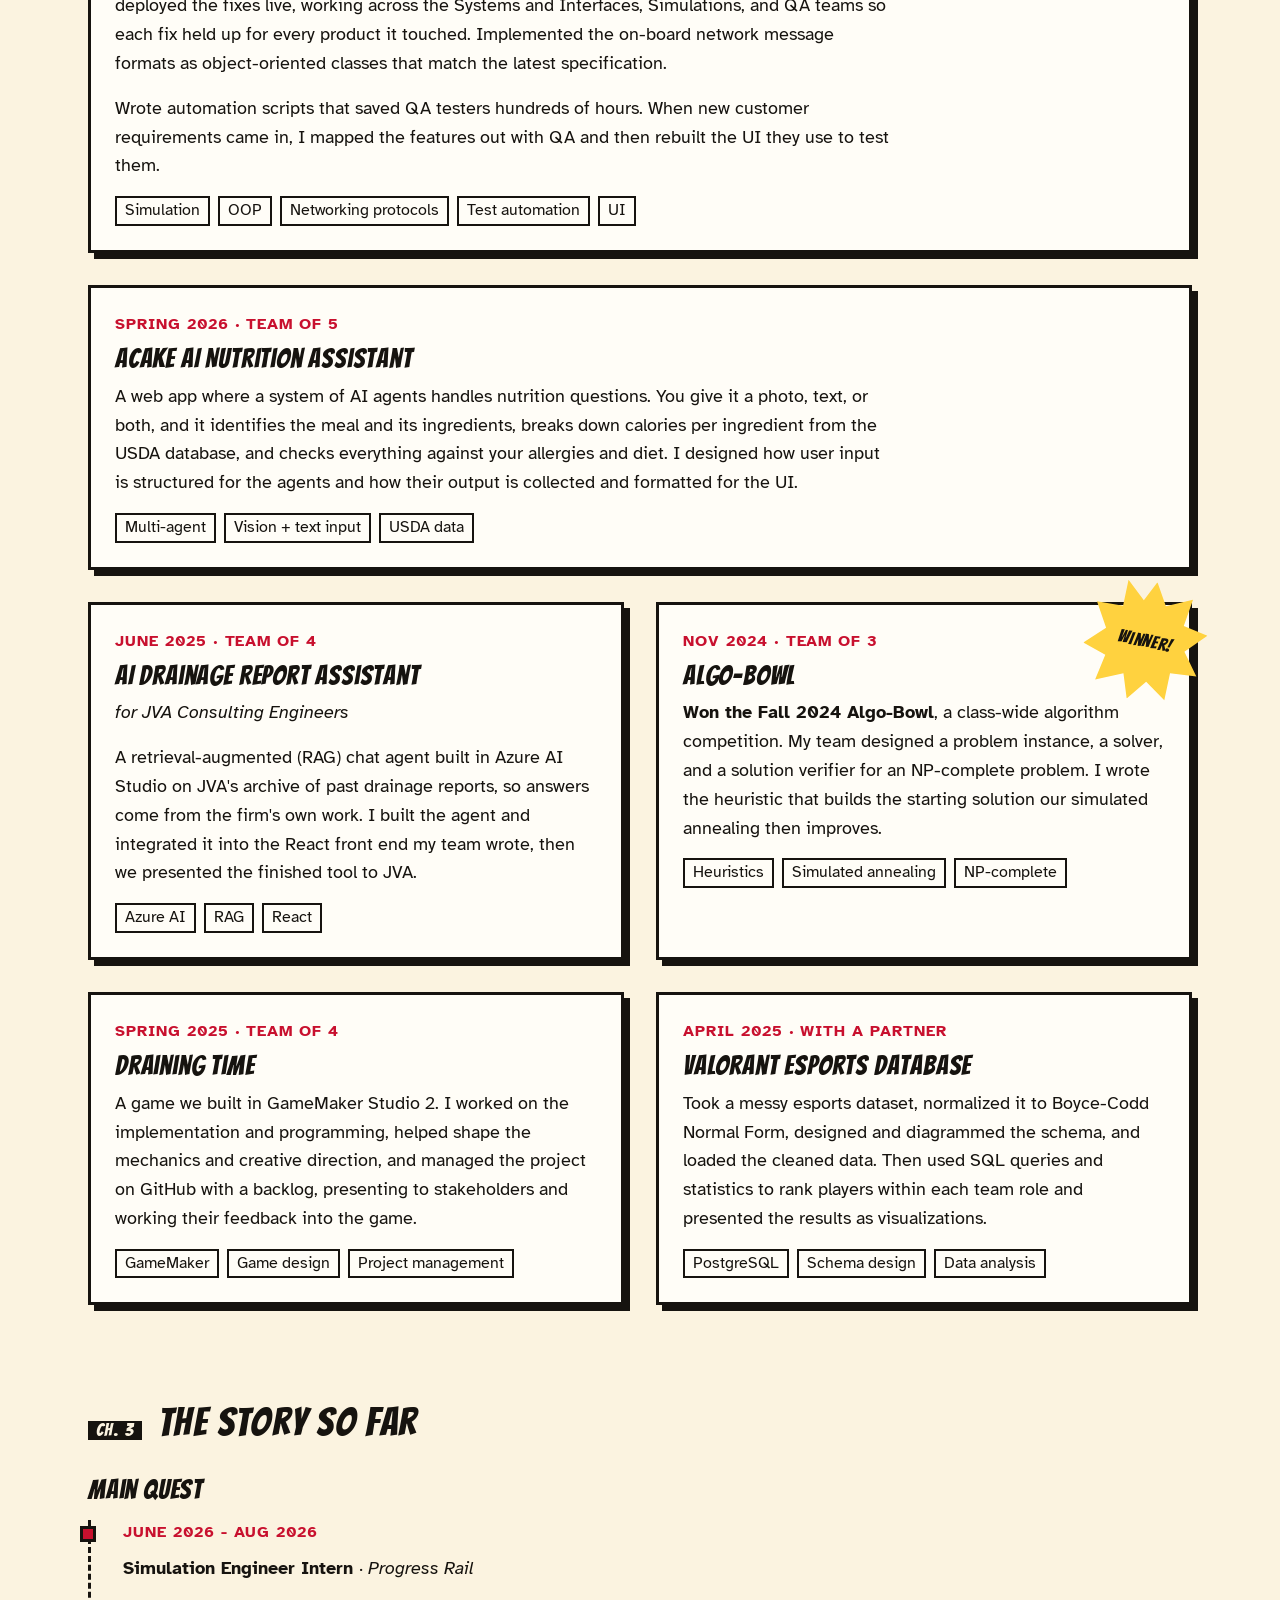
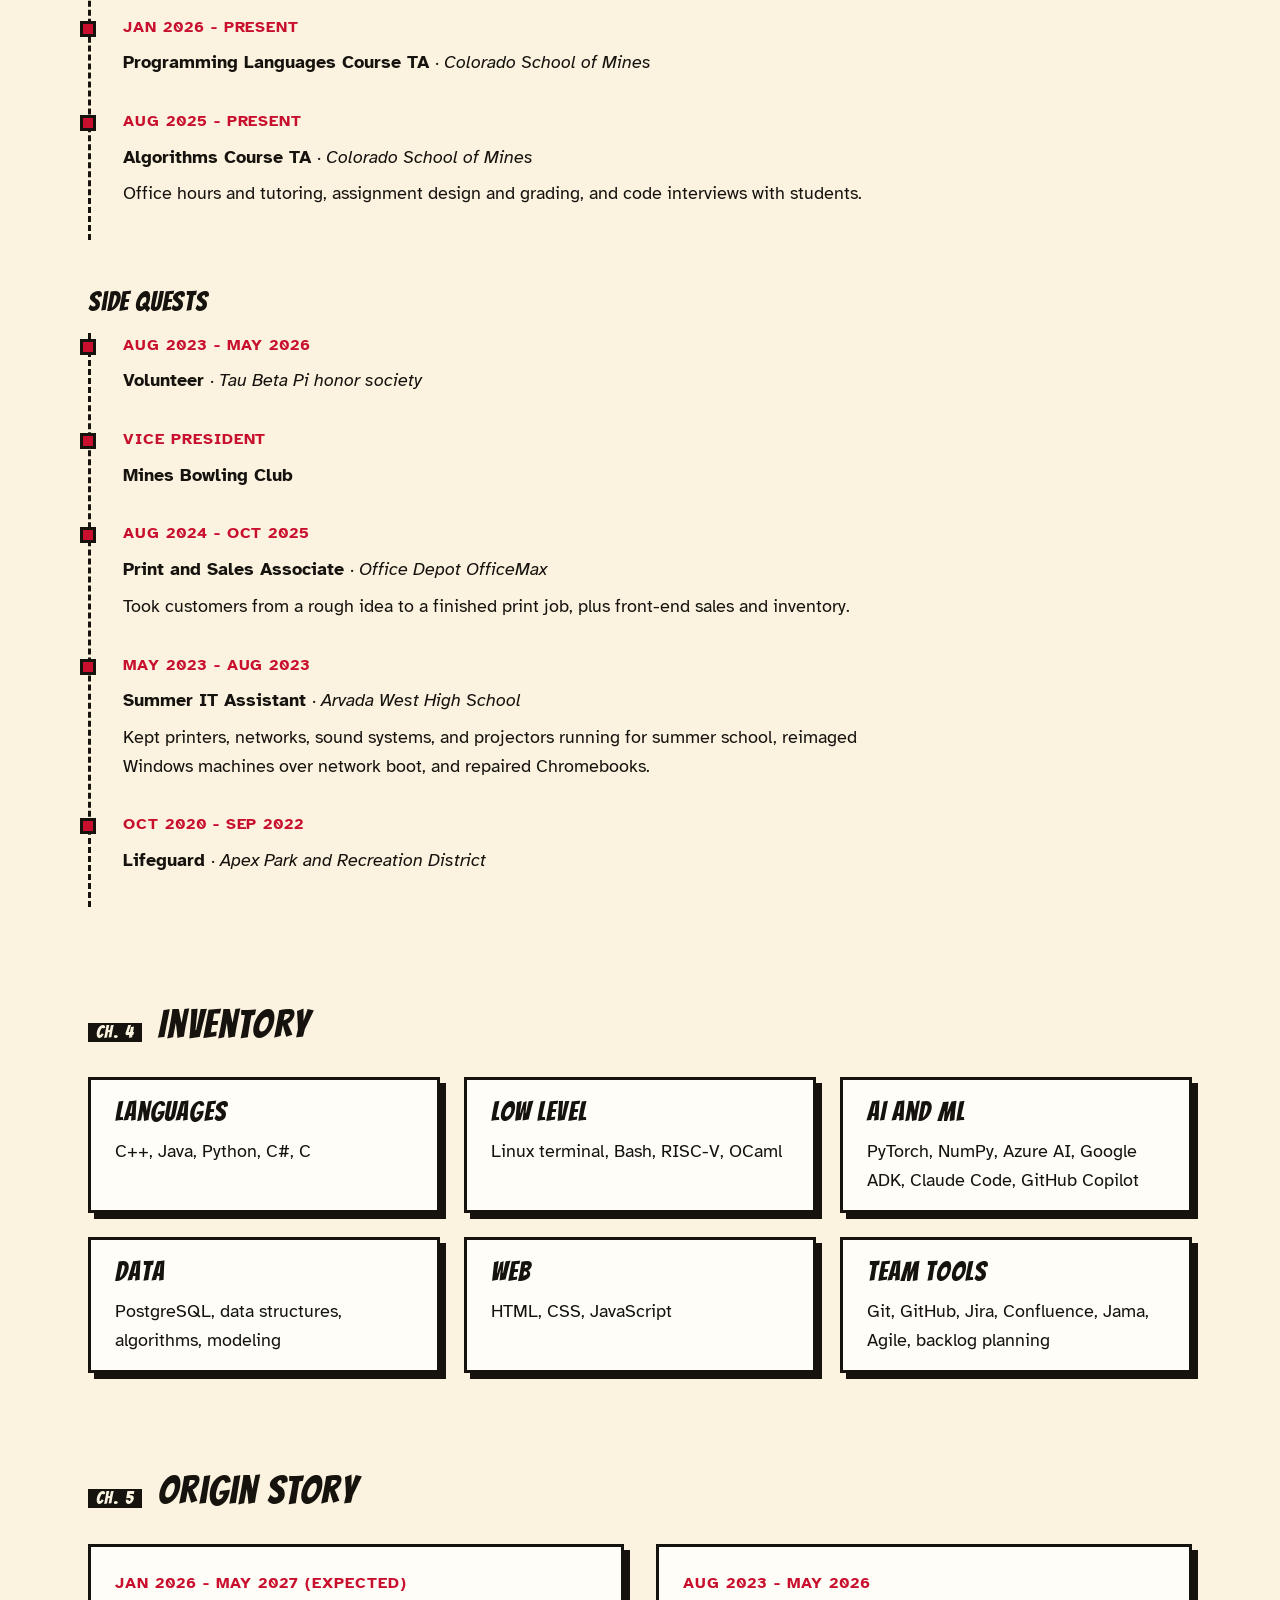
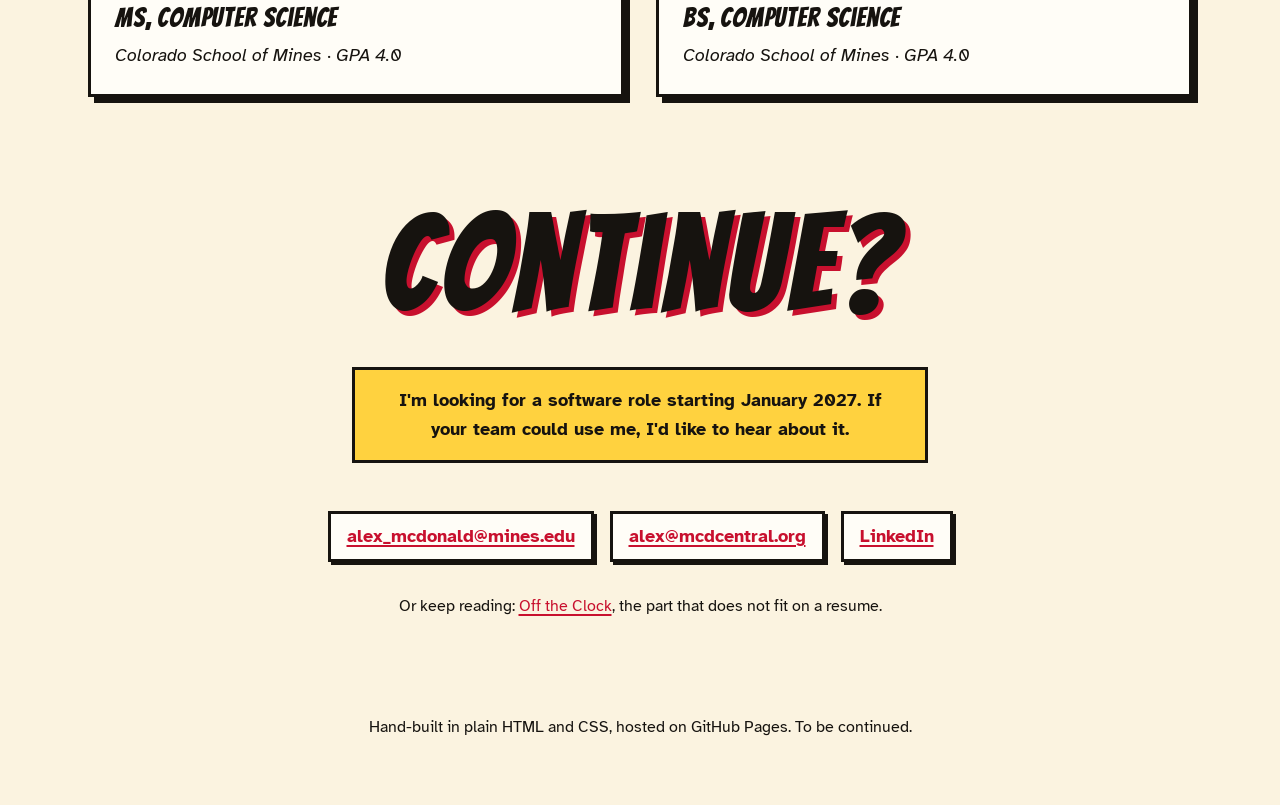
==== commit d7478e72: "Add an Off the Clock page for the personal side of the site A second page, adventures.html, built fr" ====
--- a/index.html
+++ b/index.html
@@ -18,7 +18,10 @@
   <header class="cover">
     <div class="cover-strip">
       <span>Vol. 1</span>
-      <span>Colorado School of Mines</span>
+      <nav class="issue-nav" aria-label="Pages">
+        <a href="index.html" aria-current="page">The Resume</a>
+        <a href="adventures.html">Off the Clock</a>
+      </nav>
       <span>Issue #2027</span>
     </div>
 
@@ -37,6 +40,7 @@
             <li><a href="#inventory">Inventory</a></li>
             <li><a href="#origin">Origin</a></li>
             <li><a href="#contact">Continue?</a></li>
+            <li><a href="adventures.html">Off the Clock &rsaquo;</a></li>
           </ul>
         </nav>
       </div>
@@ -286,6 +290,10 @@
         <li><a href="mailto:alex@mcdcentral.org">alex@mcdcentral.org</a></li>
         <li><a href="https://www.linkedin.com/in/alex-mcdonald-cs/">LinkedIn</a></li>
       </ul>
+      <p class="next-issue">
+        Or keep reading: <a href="adventures.html">Off the Clock</a>, the part
+        that does not fit on a resume.
+      </p>
     </section>
 
   </main>
--- a/style.css
+++ b/style.css
@@ -176,6 +176,30 @@
   letter-spacing: 0.05em;
 }
 
+/* The masthead doubles as the nav between the two pages of the issue. */
+.issue-nav {
+  display: flex;
+  flex-wrap: wrap;
+  gap: 8px 16px;
+}
+
+.issue-nav a {
+  color: var(--ink);
+  text-decoration: none;
+  border-bottom: 3px solid transparent;
+}
+
+.issue-nav a:hover {
+  border-bottom-color: var(--accent);
+}
+
+/* The page you are on is the one in red, so the strip always says where
+   you are as well as where you can go. */
+.issue-nav a[aria-current="page"] {
+  color: var(--accent);
+  border-bottom-color: var(--accent);
+}
+
 .cover-grid {
   display: grid;
   gap: 24px;
@@ -244,6 +268,19 @@
   height: 100%;
   object-fit: cover;
   object-position: 50% 30%;
+}
+
+/* The headshot is portrait, so cropping it to the height of the title
+   panel next to it works. A landscape cover photo would be sliced into
+   a narrow strip instead, so that one keeps its own shape and the panel
+   ends wherever the photo ends. */
+.cover-photo.natural {
+  align-self: start;
+}
+
+.cover-photo.natural img {
+  height: auto;
+  object-fit: fill;
 }
 
 .bubble {
@@ -399,6 +436,85 @@
   );
 }
 
+/* ---------- Photo spreads (adventures.html) ----------
+   One trip per spread: a heading, a grid of panels, then the narration
+   box under it, the way a comic page reads top to bottom. */
+
+.spread {
+  margin-top: 48px;
+}
+
+.spread-head {
+  margin-bottom: 16px;
+}
+
+.strip {
+  list-style: none;
+  margin: 0 0 24px;
+  padding: 0;
+  display: grid;
+  gap: 16px;
+  grid-template-columns: repeat(2, 1fr);
+}
+
+@media (min-width: 40rem) {
+  .strip {
+    grid-template-columns: repeat(3, 1fr);
+  }
+}
+
+@media (min-width: 64rem) {
+  .strip {
+    grid-template-columns: repeat(4, 1fr);
+  }
+}
+
+/* A two-photo strip inside a panel never wants three or four columns. */
+.strip.two {
+  grid-template-columns: repeat(2, 1fr);
+}
+
+.shot.wide {
+  grid-column: span 2;
+}
+
+.shot-frame {
+  display: block;
+  position: relative;
+  border: var(--stroke);
+  box-shadow: var(--drop);
+  background: var(--panel);
+  line-height: 0;
+}
+
+/* Square panels for the regular tiles and a wider one for the hero, so
+   the grid keeps its lines whether the source photo is portrait or
+   landscape. object-fit does the cropping. */
+.shot-frame img {
+  width: 100%;
+  height: 100%;
+  aspect-ratio: 1;
+  object-fit: cover;
+}
+
+.shot.wide .shot-frame img {
+  aspect-ratio: 3 / 2;
+}
+
+.shot-frame:hover {
+  box-shadow: 9px 9px 0 var(--accent);
+}
+
+@media (prefers-reduced-motion: no-preference) {
+  .shot-frame {
+    transition: box-shadow 120ms ease-out, translate 120ms ease-out;
+  }
+
+  .shot-frame:hover {
+    translate: -3px -3px;
+  }
+}
+
 /* ---------- Timeline ---------- */
 
 .subhead {
@@ -520,6 +636,11 @@
   overflow-wrap: anywhere;
 }
 
+.next-issue {
+  margin: 32px 0 0;
+  font-size: var(--fs-sm);
+}
+
 .colophon {
   padding-top: 96px;
   padding-bottom: 48px;
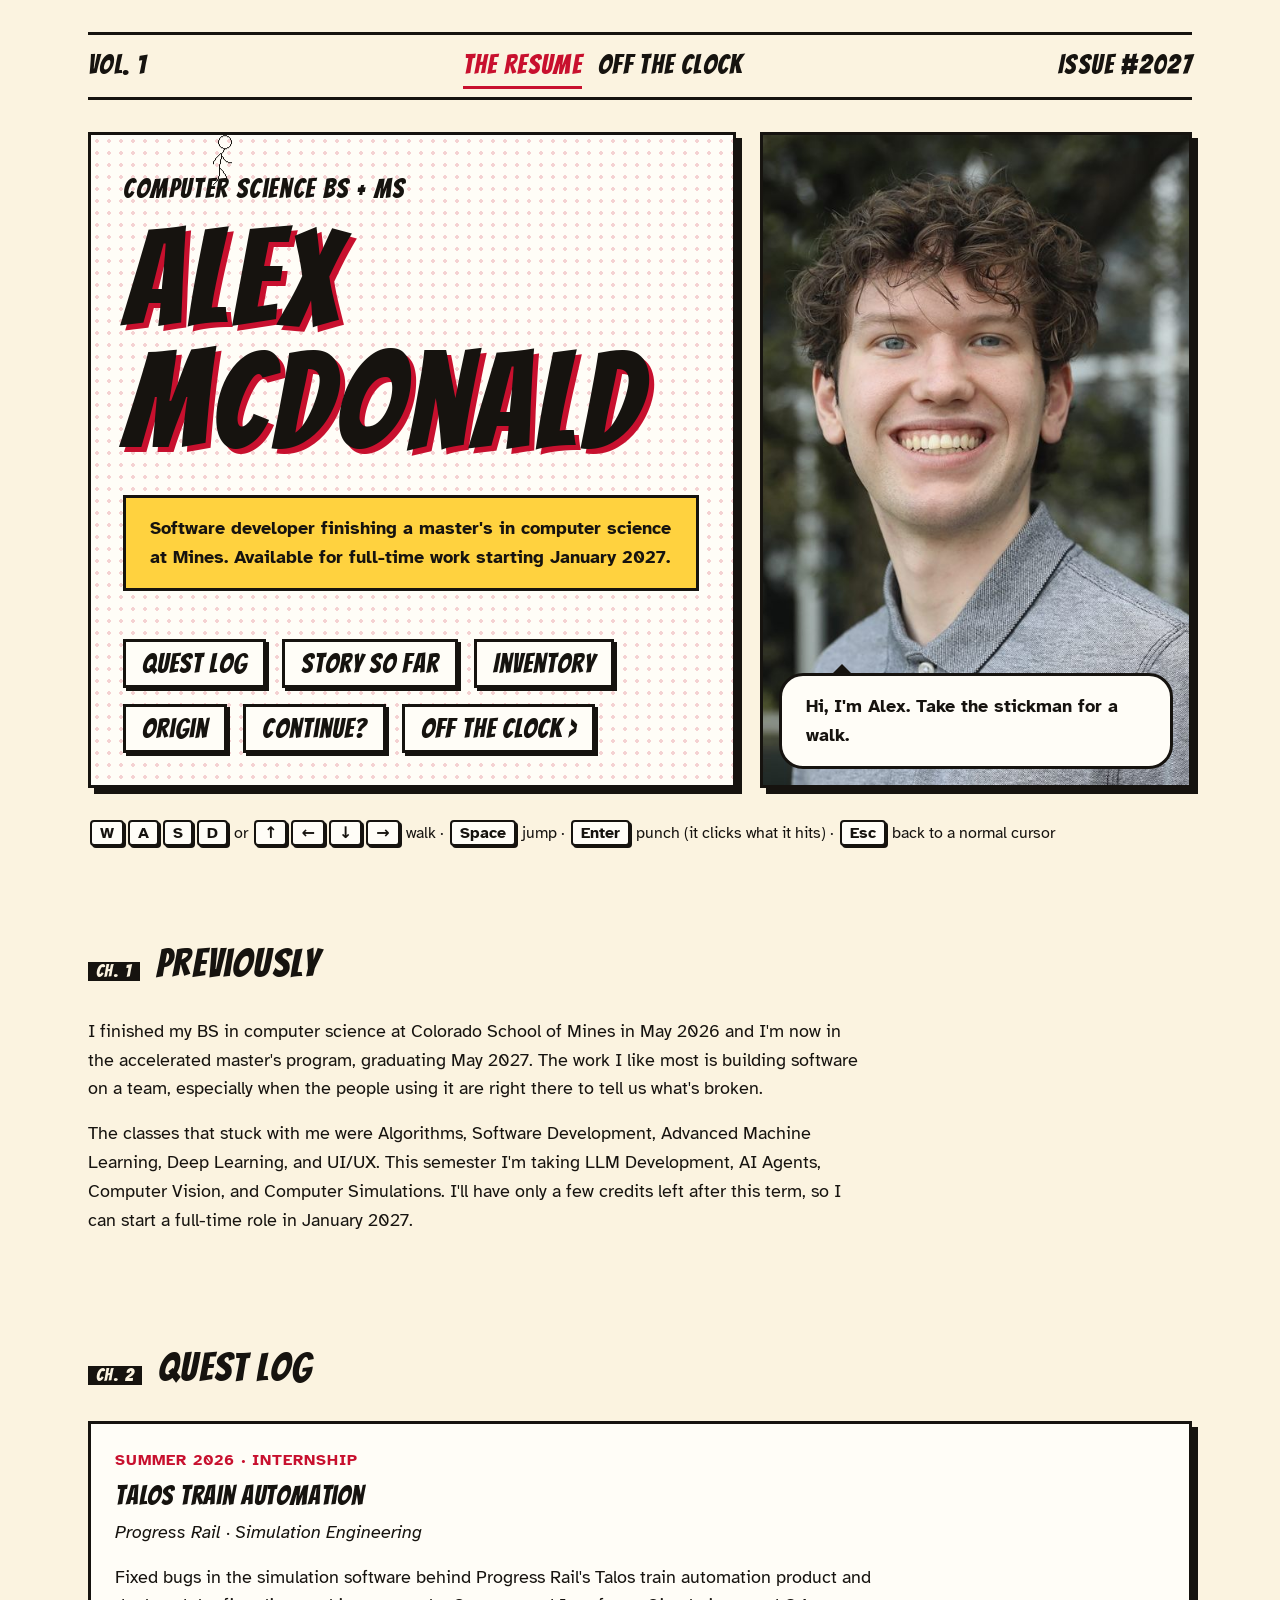
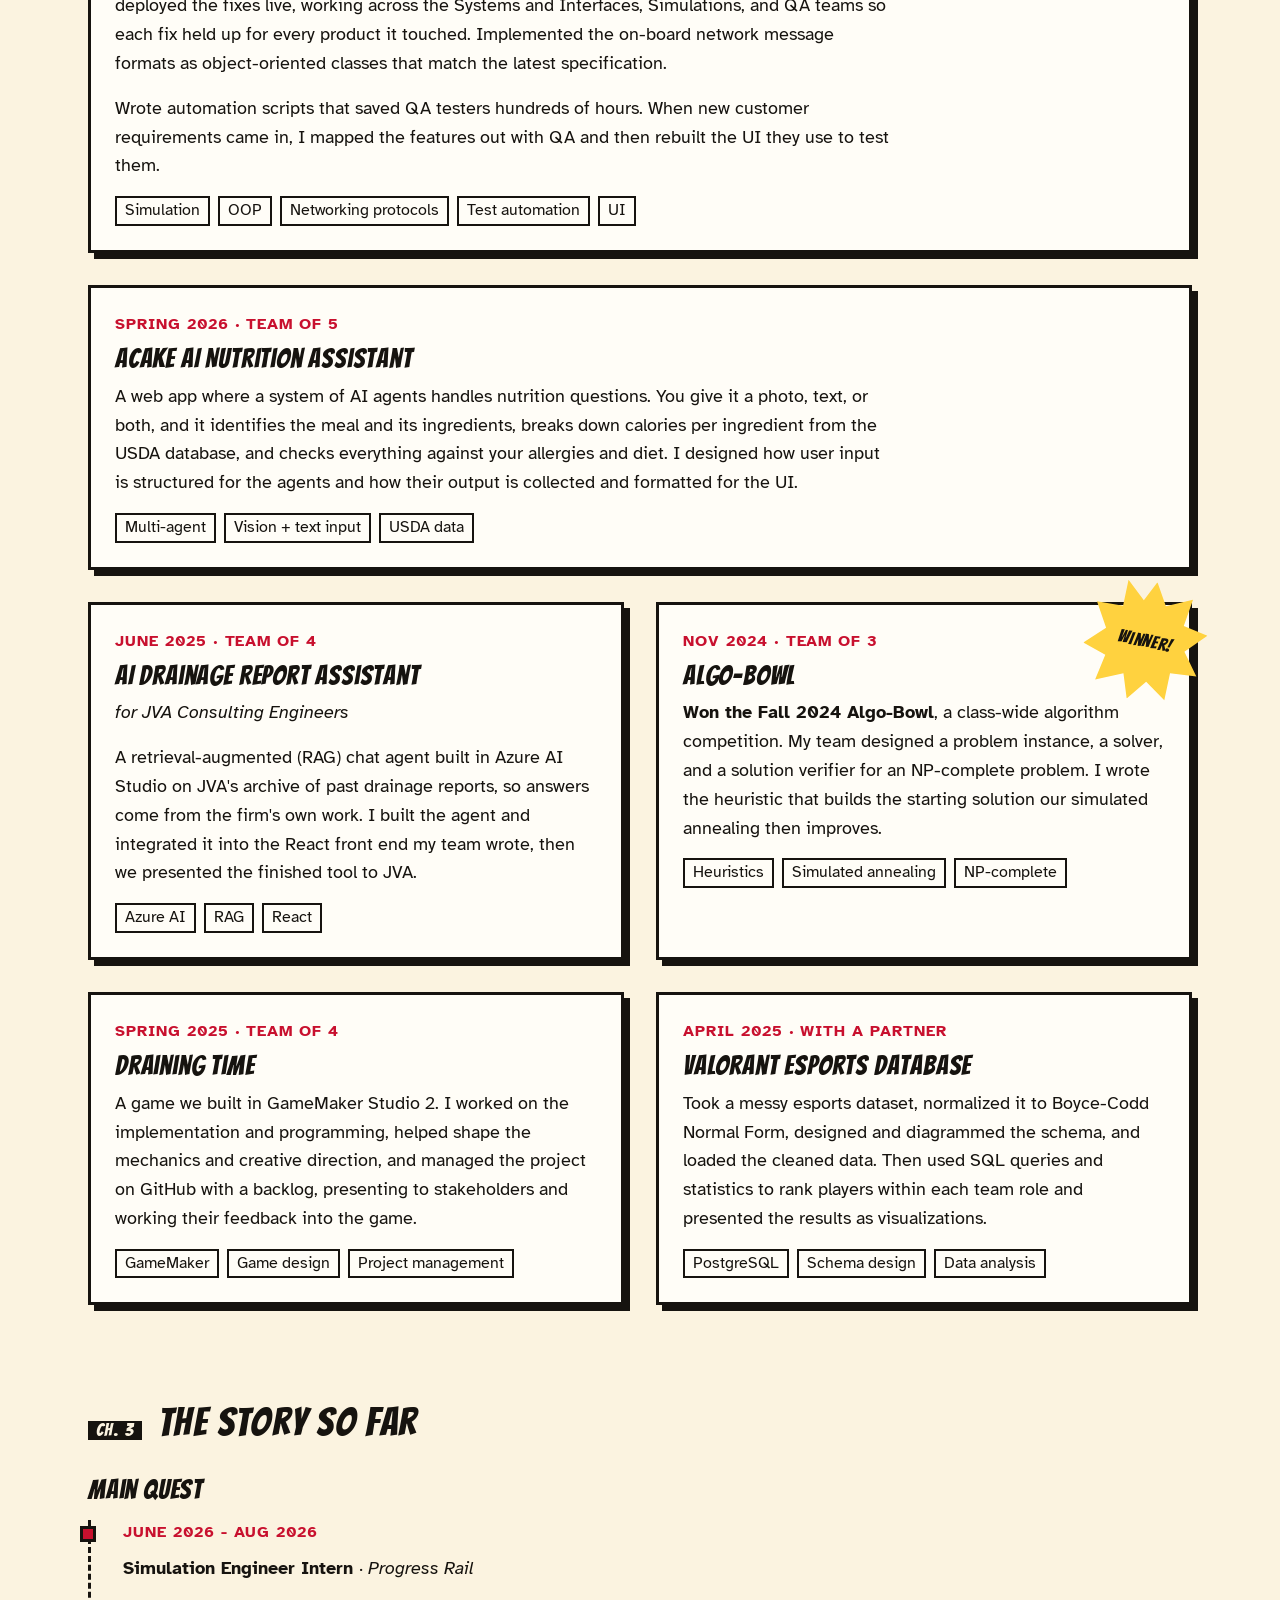
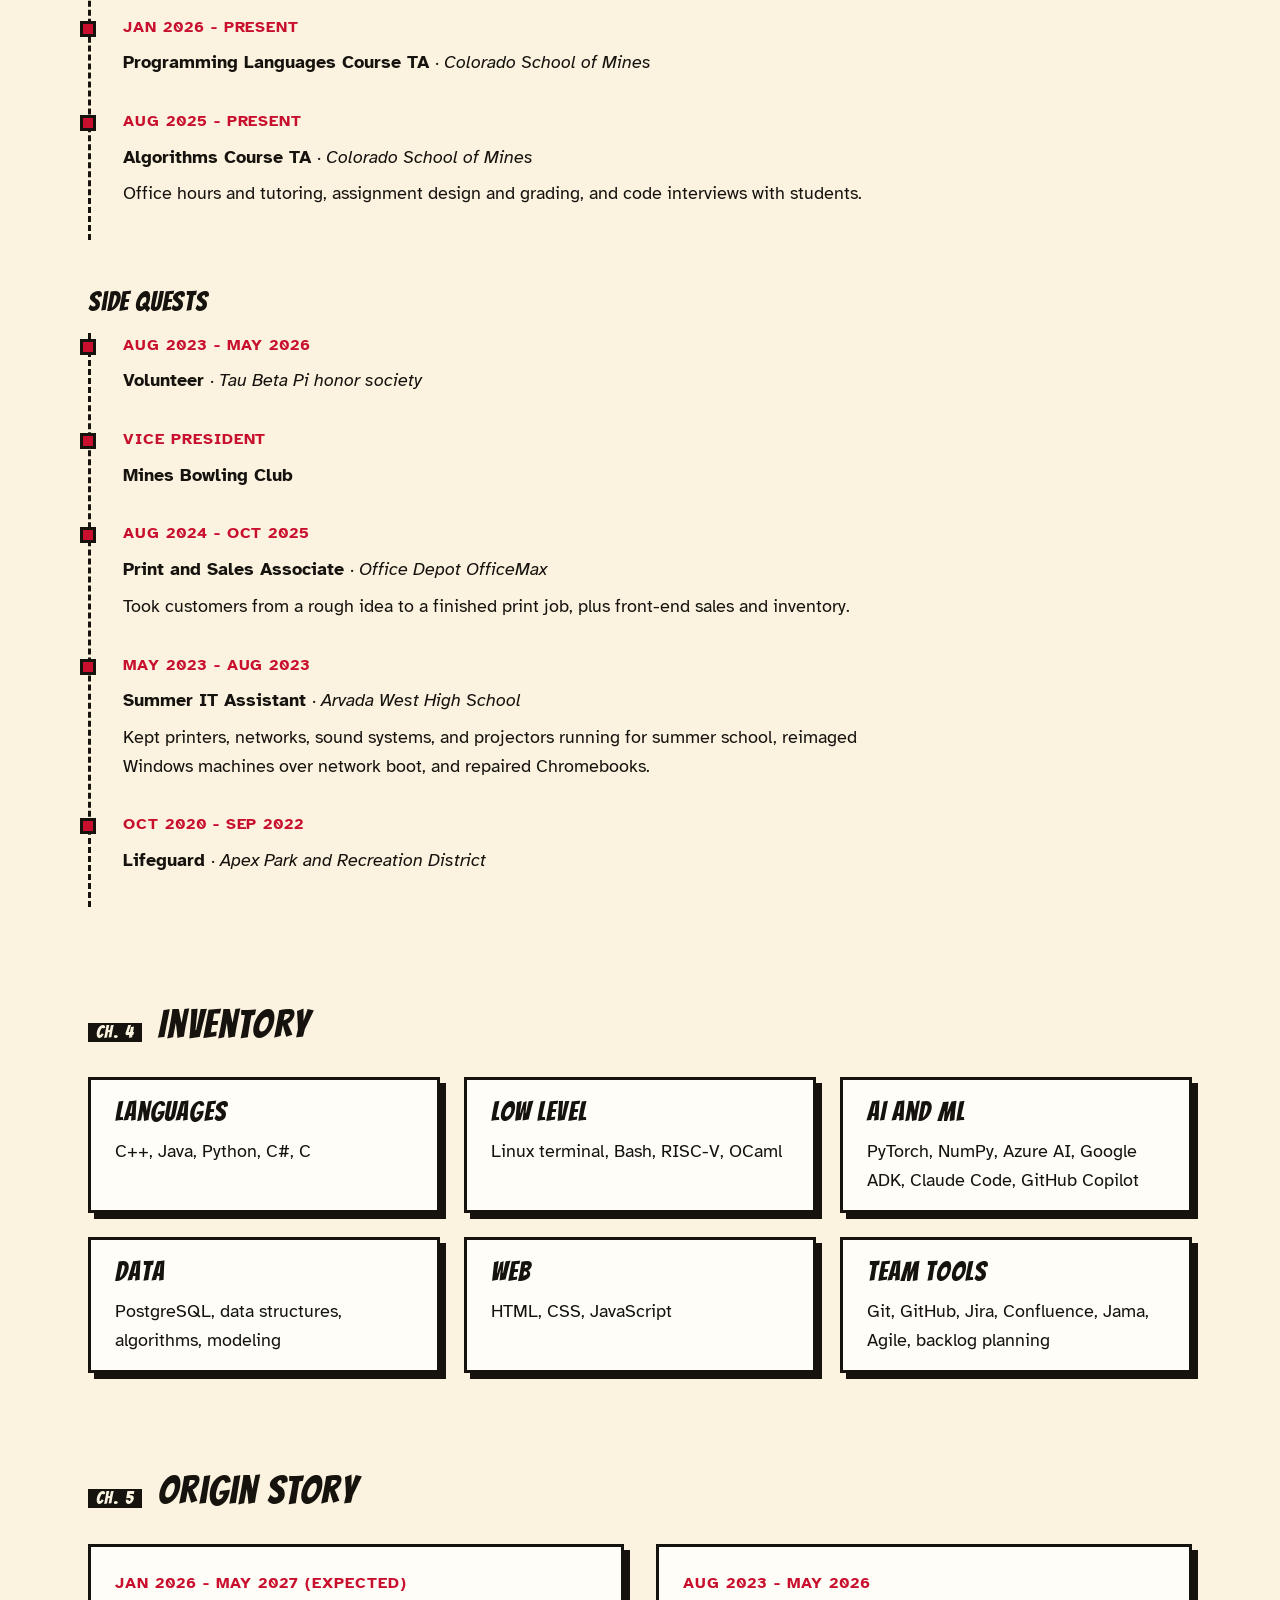
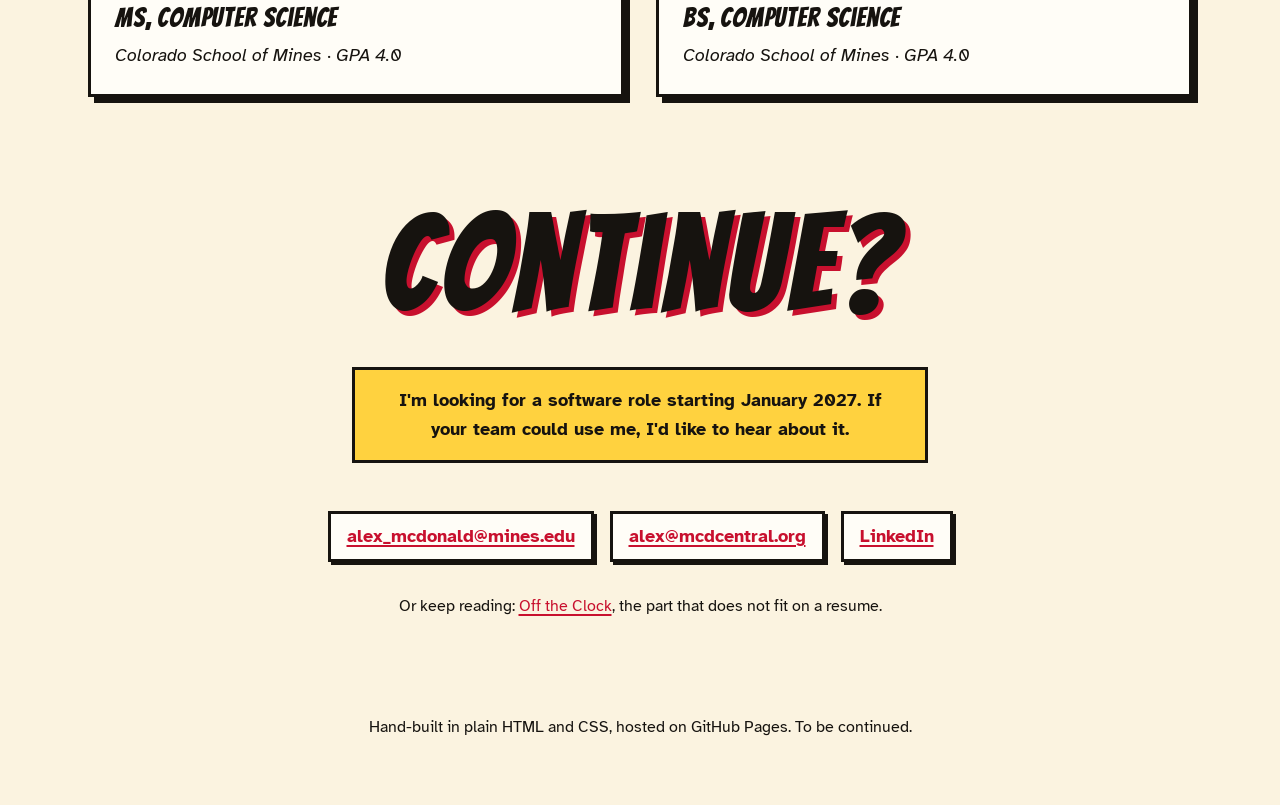
==== commit 8c0a52b0: "Let the arrow keys walk the stickman alongside WASD Arrows share the held-key logic with WASD, suppr" ====
--- a/index.html
+++ b/index.html
@@ -53,7 +53,7 @@
     </div>
 
     <p class="controls-hint">
-      <kbd>W</kbd><kbd>A</kbd><kbd>S</kbd><kbd>D</kbd> walk ·
+      <kbd>W</kbd><kbd>A</kbd><kbd>S</kbd><kbd>D</kbd> or <kbd>&uarr;</kbd><kbd>&larr;</kbd><kbd>&darr;</kbd><kbd>&rarr;</kbd> walk ·
       <kbd>Space</kbd> jump ·
       <kbd>Enter</kbd> punch (it clicks what it hits) ·
       <kbd>Esc</kbd> back to a normal cursor
